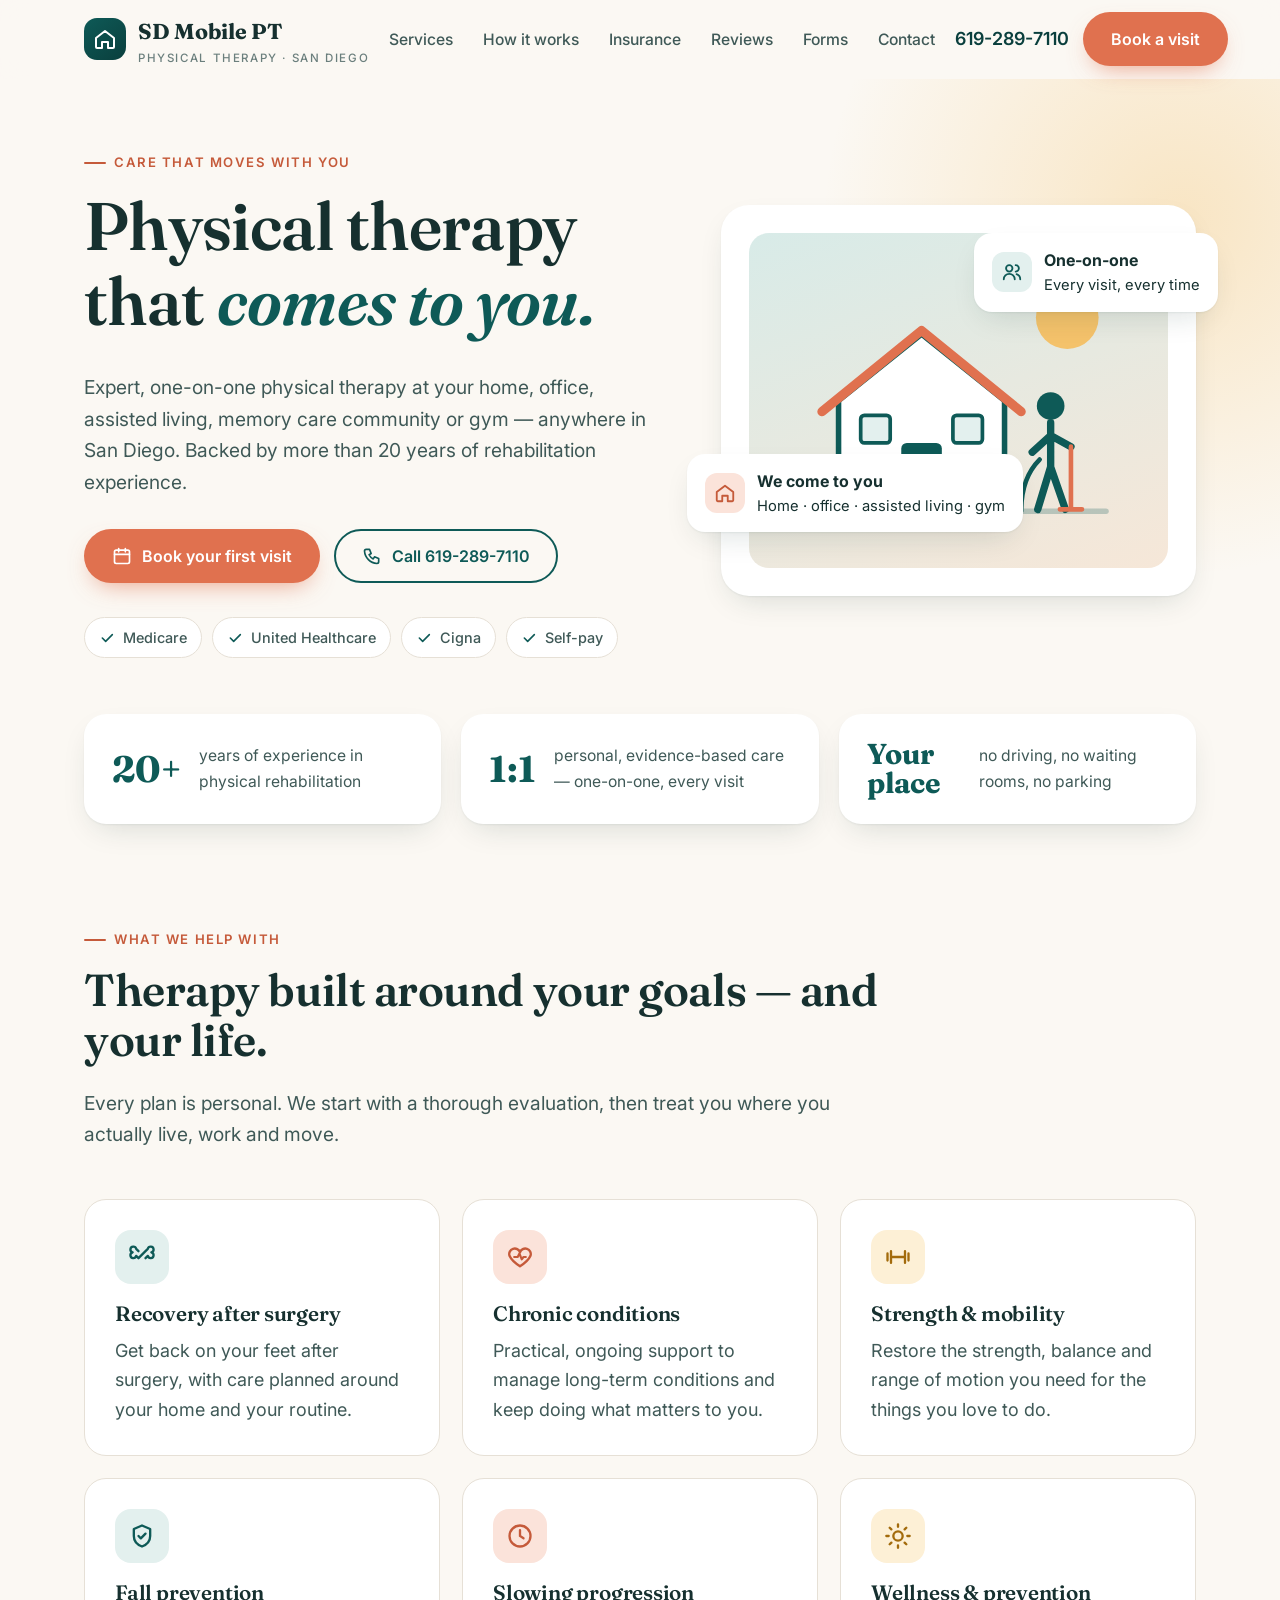
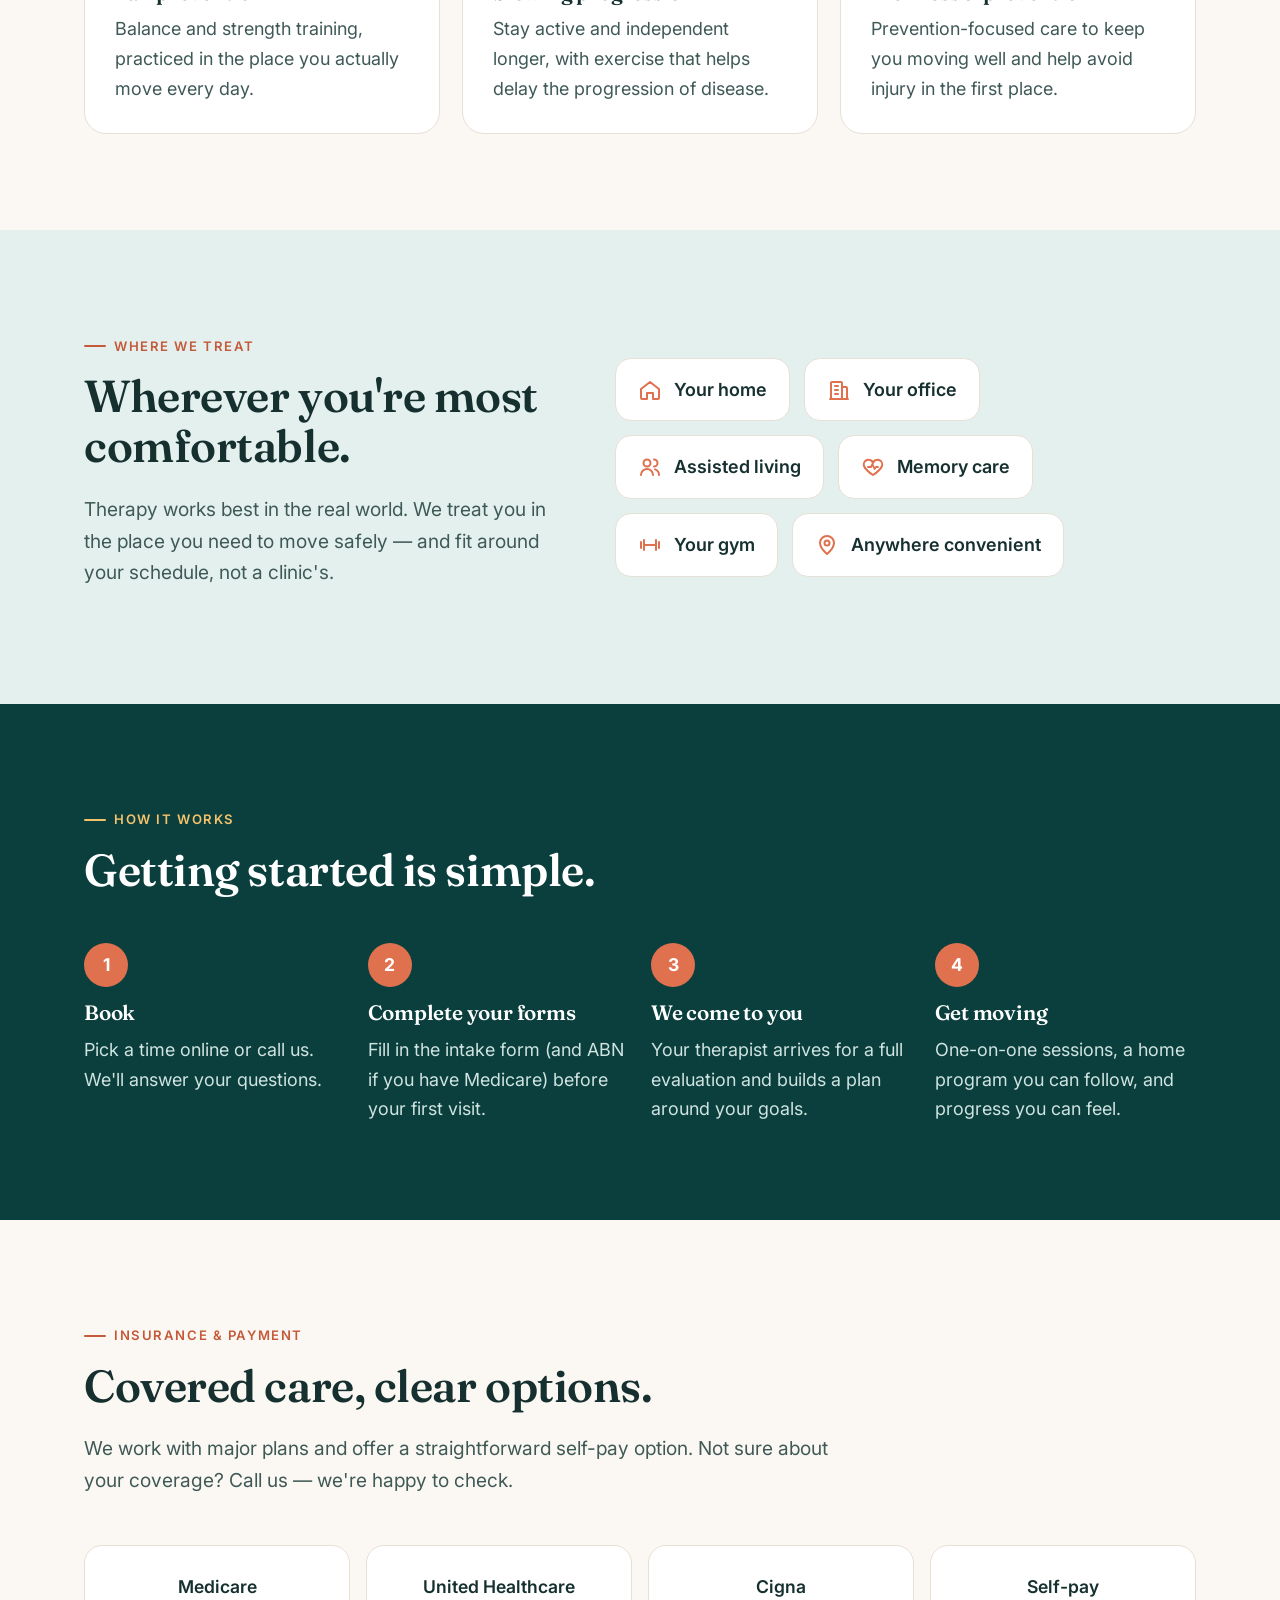
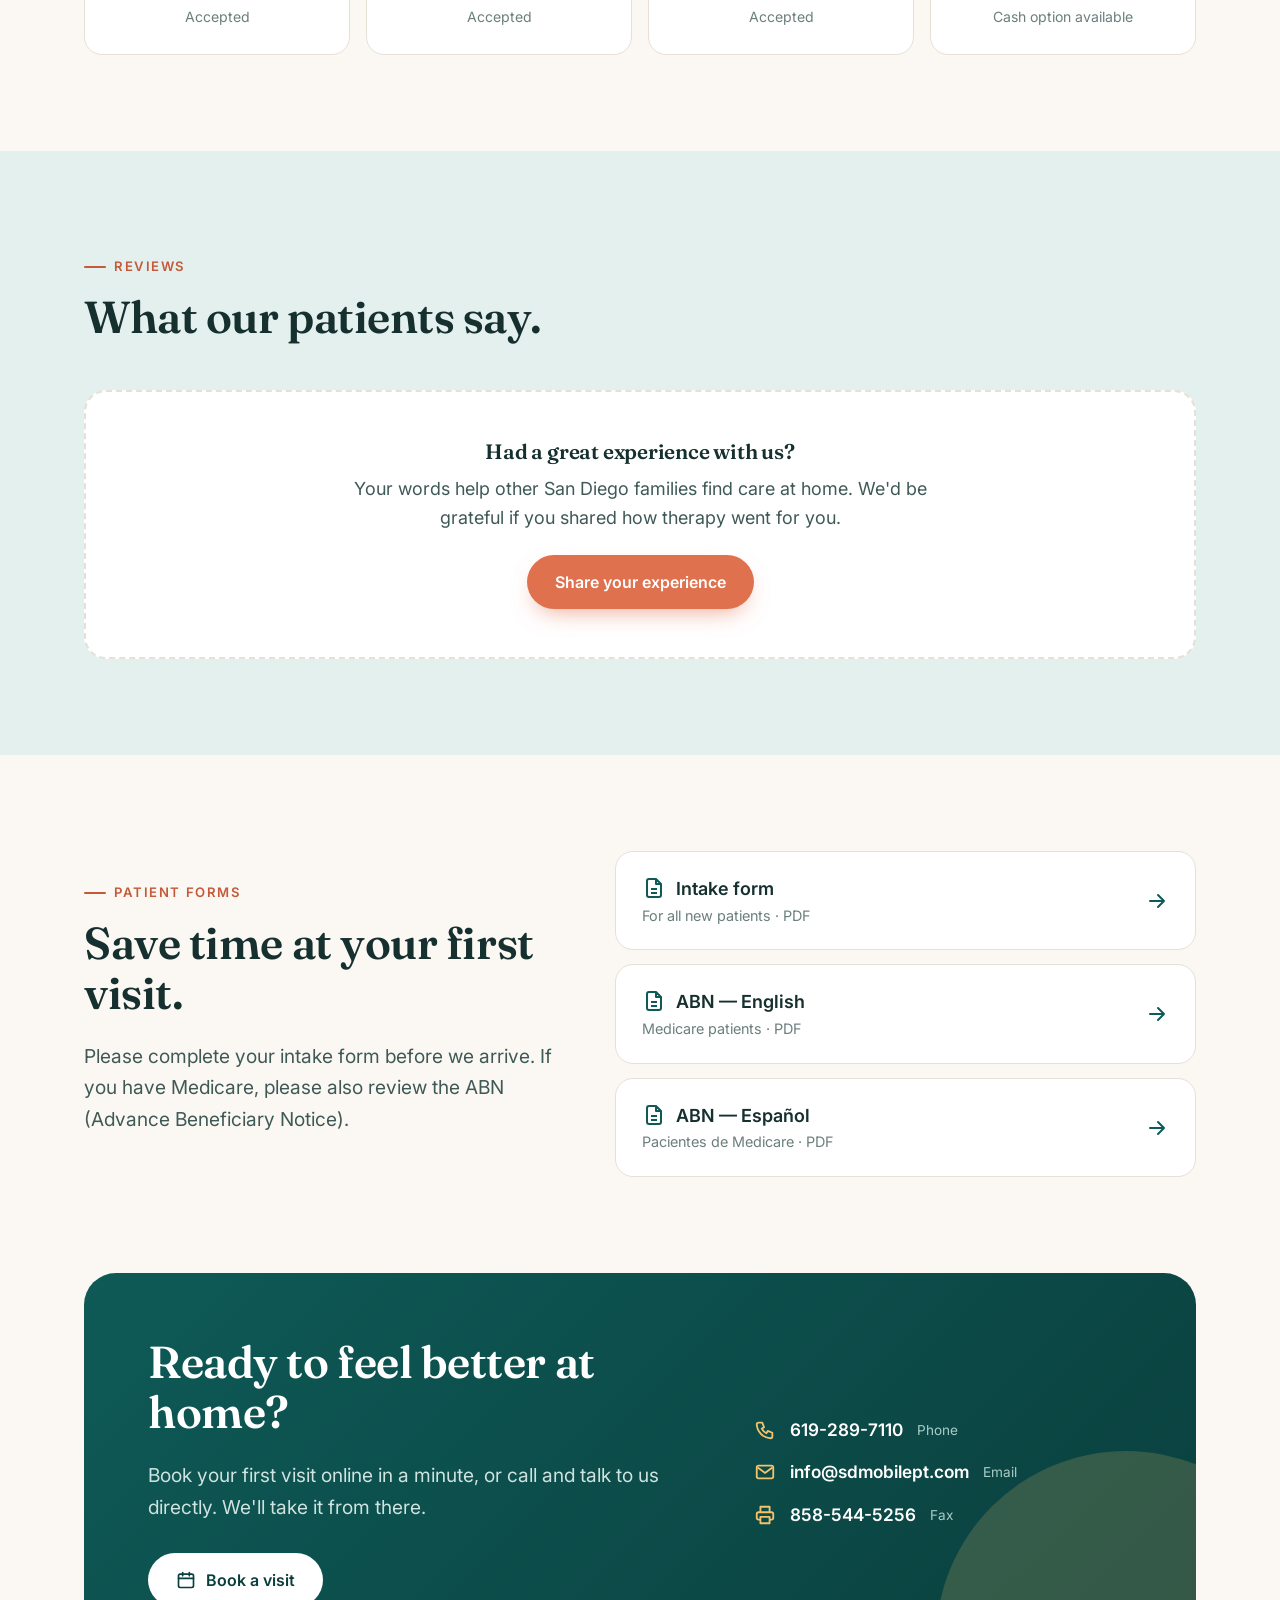
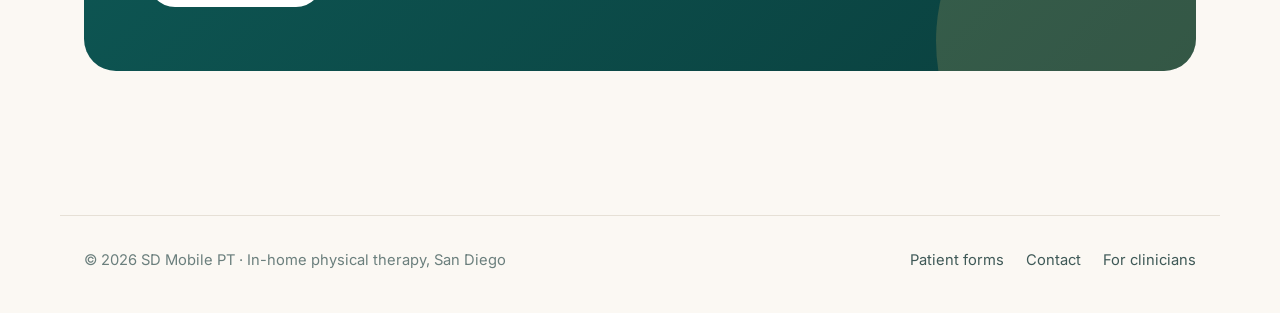
==== website/index.html @ 7cfb8435 "Add the new SD Mobile PT website (main site, booking page, Cadence page) - website/index.html: moder" ====
<!doctype html>
<html lang="en">
<head>
  <meta charset="utf-8">
  <meta name="viewport" content="width=device-width, initial-scale=1">
  <title>SD Mobile PT — In-Home Physical Therapy in San Diego</title>
  <meta name="description" content="Expert, one-on-one physical therapy at your home, office, assisted living, memory care or gym across San Diego. 20+ years of rehabilitation experience. Medicare, United Healthcare, Cigna and self-pay.">
  <link rel="preconnect" href="https://fonts.googleapis.com">
  <link rel="preconnect" href="https://fonts.gstatic.com" crossorigin>
  <link href="https://fonts.googleapis.com/css2?family=Fraunces:ital,opsz,wght@0,9..144,600;0,9..144,700;1,9..144,600&family=Inter:wght@400;500;600;700&display=swap" rel="stylesheet">
  <link rel="stylesheet" href="assets/site.css">
  <link rel="icon" href="data:image/svg+xml,%3Csvg xmlns='http://www.w3.org/2000/svg' viewBox='0 0 64 64'%3E%3Crect width='64' height='64' rx='16' fill='%230e5a57'/%3E%3Cpath d='M16 34 32 20l16 14v14H16z' fill='none' stroke='white' stroke-width='5' stroke-linejoin='round'/%3E%3C/svg%3E">
</head>
<body>

<svg width="0" height="0" style="position:absolute" aria-hidden="true">
  <defs>
    <symbol id="i-home" viewBox="0 0 24 24"><path d="M3 11 12 4l9 7v9a1 1 0 0 1-1 1h-5v-6h-6v6H4a1 1 0 0 1-1-1z" fill="none" stroke="currentColor" stroke-width="2" stroke-linejoin="round"/></symbol>
    <symbol id="i-phone" viewBox="0 0 24 24"><path d="M5 4h4l2 5-2.5 1.5a11 11 0 0 0 5 5L15 13l5 2v4a2 2 0 0 1-2 2A16 16 0 0 1 3 6a2 2 0 0 1 2-2" fill="none" stroke="currentColor" stroke-width="2" stroke-linejoin="round"/></symbol>
    <symbol id="i-cal" viewBox="0 0 24 24"><rect x="3" y="5" width="18" height="16" rx="2" fill="none" stroke="currentColor" stroke-width="2"/><path d="M3 10h18M8 3v4M16 3v4" stroke="currentColor" stroke-width="2" stroke-linecap="round"/></symbol>
    <symbol id="i-mail" viewBox="0 0 24 24"><rect x="3" y="5" width="18" height="14" rx="2" fill="none" stroke="currentColor" stroke-width="2"/><path d="m4 7 8 6 8-6" fill="none" stroke="currentColor" stroke-width="2" stroke-linejoin="round"/></symbol>
    <symbol id="i-fax" viewBox="0 0 24 24"><path d="M7 9V3h10v6M7 17H5a2 2 0 0 1-2-2v-4a2 2 0 0 1 2-2h14a2 2 0 0 1 2 2v4a2 2 0 0 1-2 2h-2M7 14h10v7H7z" fill="none" stroke="currentColor" stroke-width="2" stroke-linejoin="round"/></symbol>
    <symbol id="i-check" viewBox="0 0 24 24"><path d="m5 12 5 5L20 7" fill="none" stroke="currentColor" stroke-width="2.4" stroke-linecap="round" stroke-linejoin="round"/></symbol>
    <symbol id="i-arrow" viewBox="0 0 24 24"><path d="M5 12h14m-6-6 6 6-6 6" fill="none" stroke="currentColor" stroke-width="2" stroke-linecap="round" stroke-linejoin="round"/></symbol>
    <symbol id="i-doc" viewBox="0 0 24 24"><path d="M14 3H7a2 2 0 0 0-2 2v14a2 2 0 0 0 2 2h10a2 2 0 0 0 2-2V8zM14 3v5h5M9 13h6M9 17h6" fill="none" stroke="currentColor" stroke-width="2" stroke-linejoin="round"/></symbol>
    <symbol id="i-bone" viewBox="0 0 24 24"><path d="M9 7 7 5a2.5 2.5 0 1 0-3 3 2.5 2.5 0 1 0 3 3l2 2m6-6 2-2a2.5 2.5 0 1 1 3 3 2.5 2.5 0 1 1-3 3l-2 2m-6 0 6-6" fill="none" stroke="currentColor" stroke-width="2" stroke-linecap="round" stroke-linejoin="round"/></symbol>
    <symbol id="i-heart" viewBox="0 0 24 24"><path d="M12 20s-7-4.5-9-9a4.5 4.5 0 0 1 9-3 4.5 4.5 0 0 1 9 3c-2 4.5-9 9-9 9Z" fill="none" stroke="currentColor" stroke-width="2" stroke-linejoin="round"/><path d="M7 12h3l1.5-3 2 5 1.5-2h2" fill="none" stroke="currentColor" stroke-width="1.8" stroke-linecap="round" stroke-linejoin="round"/></symbol>
    <symbol id="i-dumbbell" viewBox="0 0 24 24"><path d="M6 7v10M3 9v6m15-8v10m3-8v6M6 12h12" fill="none" stroke="currentColor" stroke-width="2" stroke-linecap="round"/></symbol>
    <symbol id="i-shield" viewBox="0 0 24 24"><path d="M12 3 5 6v6c0 4.5 3 7.5 7 9 4-1.5 7-4.5 7-9V6z" fill="none" stroke="currentColor" stroke-width="2" stroke-linejoin="round"/><path d="m9 12 2 2 4-4" fill="none" stroke="currentColor" stroke-width="2" stroke-linecap="round" stroke-linejoin="round"/></symbol>
    <symbol id="i-clock" viewBox="0 0 24 24"><circle cx="12" cy="12" r="9" fill="none" stroke="currentColor" stroke-width="2"/><path d="M12 7v5l3 2" fill="none" stroke="currentColor" stroke-width="2" stroke-linecap="round"/></symbol>
    <symbol id="i-sun" viewBox="0 0 24 24"><circle cx="12" cy="12" r="4" fill="none" stroke="currentColor" stroke-width="2"/><path d="M12 2v2m0 16v2M4.9 4.9l1.4 1.4m11.4 11.4 1.4 1.4M2 12h2m16 0h2M4.9 19.1l1.4-1.4M17.7 6.3l1.4-1.4" stroke="currentColor" stroke-width="2" stroke-linecap="round"/></symbol>
    <symbol id="i-building" viewBox="0 0 24 24"><path d="M4 21V5a1 1 0 0 1 1-1h9a1 1 0 0 1 1 1v16M15 9h4a1 1 0 0 1 1 1v11M3 21h18M8 8h3m-3 4h3m-3 4h3" fill="none" stroke="currentColor" stroke-width="2" stroke-linecap="round"/></symbol>
    <symbol id="i-users" viewBox="0 0 24 24"><circle cx="9" cy="8" r="3.5" fill="none" stroke="currentColor" stroke-width="2"/><path d="M3 20c0-3.3 2.7-6 6-6s6 2.7 6 6M16 4.5a3.5 3.5 0 0 1 0 7M21 20c0-2.6-1.6-4.8-4-5.6" fill="none" stroke="currentColor" stroke-width="2" stroke-linecap="round"/></symbol>
    <symbol id="i-pin" viewBox="0 0 24 24"><path d="M12 21s-7-6.2-7-11a7 7 0 0 1 14 0c0 4.8-7 11-7 11Z" fill="none" stroke="currentColor" stroke-width="2"/><circle cx="12" cy="10" r="2.5" fill="none" stroke="currentColor" stroke-width="2"/></symbol>
    <symbol id="i-menu" viewBox="0 0 24 24"><path d="M4 7h16M4 12h16M4 17h16" stroke="currentColor" stroke-width="2" stroke-linecap="round"/></symbol>
  </defs>
</svg>

<header class="site-header" id="top">
  <div class="wrap nav">
    <a class="brand" href="#top" aria-label="SD Mobile PT home">
      <span class="brand-mark"><svg><use href="#i-home"/></svg></span>
      <span>SD Mobile PT<small>Physical therapy · San Diego</small></span>
    </a>
    <ul class="nav-links">
      <li><a href="#services">Services</a></li>
      <li><a href="#how">How it works</a></li>
      <li><a href="#insurance">Insurance</a></li>
      <li><a href="#reviews">Reviews</a></li>
      <li><a href="#forms">Forms</a></li>
      <li><a href="#contact">Contact</a></li>
    </ul>
    <div class="nav-cta">
      <a class="nav-phone" href="tel:+16192897110">619-289-7110</a>
      <a class="btn btn-primary" href="book/">Book a visit</a>
      <button class="menu-toggle" aria-label="Open menu" aria-expanded="false"><svg><use href="#i-menu"/></svg></button>
    </div>
  </div>
</header>

<main>
  <!-- Hero -->
  <section class="hero">
    <div class="wrap hero-grid">
      <div class="reveal">
        <span class="eyebrow">Care that moves with you</span>
        <h1>Physical therapy that <em>comes to you.</em></h1>
        <p class="lede">Expert, one-on-one physical therapy at your home, office, assisted living, memory care community or gym — anywhere in San Diego. Backed by more than 20 years of rehabilitation experience.</p>
        <div class="hero-actions">
          <a class="btn btn-primary" href="book/"><svg><use href="#i-cal"/></svg>Book your first visit</a>
          <a class="btn btn-ghost" href="tel:+16192897110"><svg><use href="#i-phone"/></svg>Call 619-289-7110</a>
        </div>
        <div class="chips" aria-label="Payment accepted">
          <span class="chip"><svg><use href="#i-check"/></svg>Medicare</span>
          <span class="chip"><svg><use href="#i-check"/></svg>United Healthcare</span>
          <span class="chip"><svg><use href="#i-check"/></svg>Cigna</span>
          <span class="chip"><svg><use href="#i-check"/></svg>Self-pay</span>
        </div>
      </div>
      <div class="hero-visual reveal">
        <div class="visit-card">
          <div class="scene" aria-hidden="true">
            <svg viewBox="0 0 400 320">
              <circle cx="318" cy="70" r="34" fill="#f4c26b"/>
              <path d="M40 280h320" stroke="#0e5a57" stroke-opacity=".25" stroke-width="6" stroke-linecap="round"/>
              <path d="M70 280V160l90-72 90 72v120z" fill="#fff" stroke="#0e5a57" stroke-width="6" stroke-linejoin="round"/>
              <path d="M52 172 160 84l108 88" fill="none" stroke="#e0714f" stroke-width="10" stroke-linecap="round" stroke-linejoin="round"/>
              <rect x="138" y="206" width="44" height="74" rx="6" fill="#0e5a57"/>
              <rect x="94" y="176" width="32" height="30" rx="4" fill="#e3f0ee" stroke="#0e5a57" stroke-width="4"/>
              <rect x="194" y="176" width="32" height="30" rx="4" fill="#e3f0ee" stroke="#0e5a57" stroke-width="4"/>
              <path d="M268 280c0-26 8-44 20-56" stroke="#0e5a57" stroke-width="5" fill="none" stroke-linecap="round"/>
              <circle cx="300" cy="166" r="15" fill="#0e5a57"/>
              <path d="M300 184v48m0 0-14 46m14-46 16 46M300 198l-20 18m20-18 22 12" stroke="#0e5a57" stroke-width="8" stroke-linecap="round" fill="none"/>
              <path d="M322 210v68m-12 0h24" stroke="#e0714f" stroke-width="5" stroke-linecap="round"/>
            </svg>
          </div>
          <div class="floating one">
            <span class="dot" style="background:#fbe3da;color:#c55a3a"><svg><use href="#i-home"/></svg></span>
            <span><strong>We come to you</strong>Home · office · assisted living · gym</span>
          </div>
          <div class="floating two">
            <span class="dot" style="background:#e3f0ee;color:#0e5a57"><svg><use href="#i-users"/></svg></span>
            <span><strong>One-on-one</strong>Every visit, every time</span>
          </div>
        </div>
      </div>
    </div>
  </section>

  <div class="wrap facts">
    <div class="fact reveal"><div class="big">20+</div><span>years of experience in physical rehabilitation</span></div>
    <div class="fact reveal"><div class="big">1:1</div><span>personal, evidence-based care — one-on-one, every visit</span></div>
    <div class="fact reveal"><div class="big" style="font-size:1.8rem">Your place</div><span>no driving, no waiting rooms, no parking</span></div>
  </div>

  <!-- Services -->
  <section class="section" id="services">
    <div class="wrap">
      <div class="section-head reveal">
        <span class="eyebrow">What we help with</span>
        <h2>Therapy built around your goals — and your life.</h2>
        <p class="lede">Every plan is personal. We start with a thorough evaluation, then treat you where you actually live, work and move.</p>
      </div>
      <div class="grid-3">
        <article class="card reveal"><div class="icon"><svg><use href="#i-bone"/></svg></div><h3>Recovery after surgery</h3><p>Get back on your feet after surgery, with care planned around your home and your routine.</p></article>
        <article class="card reveal"><div class="icon coral"><svg><use href="#i-heart"/></svg></div><h3>Chronic conditions</h3><p>Practical, ongoing support to manage long-term conditions and keep doing what matters to you.</p></article>
        <article class="card reveal"><div class="icon sun"><svg><use href="#i-dumbbell"/></svg></div><h3>Strength &amp; mobility</h3><p>Restore the strength, balance and range of motion you need for the things you love to do.</p></article>
        <article class="card reveal"><div class="icon"><svg><use href="#i-shield"/></svg></div><h3>Fall prevention</h3><p>Balance and strength training, practiced in the place you actually move every day.</p></article>
        <article class="card reveal"><div class="icon coral"><svg><use href="#i-clock"/></svg></div><h3>Slowing progression</h3><p>Stay active and independent longer, with exercise that helps delay the progression of disease.</p></article>
        <article class="card reveal"><div class="icon sun"><svg><use href="#i-sun"/></svg></div><h3>Wellness &amp; prevention</h3><p>Prevention-focused care to keep you moving well and help avoid injury in the first place.</p></article>
      </div>
    </div>
  </section>

  <!-- Where -->
  <section class="section tint">
    <div class="wrap split">
      <div class="reveal">
        <span class="eyebrow">Where we treat</span>
        <h2>Wherever you're most comfortable.</h2>
        <p class="lede">Therapy works best in the real world. We treat you in the place you need to move safely — and fit around your schedule, not a clinic's.</p>
      </div>
      <div class="places reveal">
        <span class="place"><svg><use href="#i-home"/></svg>Your home</span>
        <span class="place"><svg><use href="#i-building"/></svg>Your office</span>
        <span class="place"><svg><use href="#i-users"/></svg>Assisted living</span>
        <span class="place"><svg><use href="#i-heart"/></svg>Memory care</span>
        <span class="place"><svg><use href="#i-dumbbell"/></svg>Your gym</span>
        <span class="place"><svg><use href="#i-pin"/></svg>Anywhere convenient</span>
      </div>
    </div>
  </section>

  <!-- How it works -->
  <section class="section dark" id="how">
    <div class="wrap">
      <div class="section-head reveal">
        <span class="eyebrow" style="color:#f4c26b">How it works</span>
        <h2 style="color:#fff">Getting started is simple.</h2>
      </div>
      <div class="steps">
        <div class="step reveal"><h3>Book</h3><p>Pick a time online or call us. We'll answer your questions.</p></div>
        <div class="step reveal"><h3>Complete your forms</h3><p>Fill in the intake form (and ABN if you have Medicare) before your first visit.</p></div>
        <div class="step reveal"><h3>We come to you</h3><p>Your therapist arrives for a full evaluation and builds a plan around your goals.</p></div>
        <div class="step reveal"><h3>Get moving</h3><p>One-on-one sessions, a home program you can follow, and progress you can feel.</p></div>
      </div>
    </div>
  </section>

  <!-- Insurance -->
  <section class="section" id="insurance">
    <div class="wrap">
      <div class="section-head reveal">
        <span class="eyebrow">Insurance &amp; payment</span>
        <h2>Covered care, clear options.</h2>
        <p class="lede">We work with major plans and offer a straightforward self-pay option. Not sure about your coverage? Call us — we're happy to check.</p>
      </div>
      <div class="plans">
        <div class="plan reveal">Medicare<small>Accepted</small></div>
        <div class="plan reveal">United Healthcare<small>Accepted</small></div>
        <div class="plan reveal">Cigna<small>Accepted</small></div>
        <div class="plan reveal">Self-pay<small>Cash option available</small></div>
      </div>
    </div>
  </section>

  <!-- Reviews: REAL reviews only. See the note in the script at the bottom of this page. -->
  <section class="section tint" id="reviews">
    <div class="wrap">
      <div class="section-head reveal">
        <span class="eyebrow">Reviews</span>
        <h2>What our patients say.</h2>
      </div>
      <div class="reviews" id="reviewList"></div>
    </div>
  </section>

  <!-- Forms -->
  <section class="section" id="forms">
    <div class="wrap split">
      <div class="reveal">
        <span class="eyebrow">Patient forms</span>
        <h2>Save time at your first visit.</h2>
        <p class="lede">Please complete your intake form before we arrive. If you have Medicare, please also review the ABN (Advance Beneficiary Notice).</p>
      </div>
      <div class="forms reveal">
        <a class="form-link" href="https://drive.google.com/file/d/187aO7fGLYQhtB_SunWEZpMYZqW-mx8TE/view?usp=drive_link" target="_blank" rel="noopener"><span><svg style="display:inline;vertical-align:-5px;margin-right:10px"><use href="#i-doc"/></svg>Intake form<small>For all new patients · PDF</small></span><svg><use href="#i-arrow"/></svg></a>
        <a class="form-link" href="https://drive.google.com/file/d/1_IMVZVvVw3J27qCNCA4hsRB0c_0NCCpg/view?usp=drive_link" target="_blank" rel="noopener"><span><svg style="display:inline;vertical-align:-5px;margin-right:10px"><use href="#i-doc"/></svg>ABN — English<small>Medicare patients · PDF</small></span><svg><use href="#i-arrow"/></svg></a>
        <a class="form-link" href="https://drive.google.com/file/d/1DeWOcZRg6v7-KKcPoApteGIMndkSDv37/view?usp=sharing" target="_blank" rel="noopener" lang="es"><span><svg style="display:inline;vertical-align:-5px;margin-right:10px"><use href="#i-doc"/></svg>ABN — Español<small>Pacientes de Medicare · PDF</small></span><svg><use href="#i-arrow"/></svg></a>
      </div>
    </div>
  </section>

  <!-- Contact -->
  <section class="section" id="contact" style="padding-top:0">
    <div class="wrap">
      <div class="cta reveal">
        <div>
          <h2>Ready to feel better at home?</h2>
          <p class="lede" style="color:#cfe3e0">Book your first visit online in a minute, or call and talk to us directly. We'll take it from there.</p>
          <div class="hero-actions" style="margin-bottom:0">
            <a class="btn btn-light" href="book/"><svg><use href="#i-cal"/></svg>Book a visit</a>
          </div>
        </div>
        <ul class="contact-list">
          <li><a href="tel:+16192897110"><svg><use href="#i-phone"/></svg><span>619-289-7110<small>Phone</small></span></a></li>
          <li><a href="mailto:info@sdmobilept.com"><svg><use href="#i-mail"/></svg><span>info@sdmobilept.com<small>Email</small></span></a></li>
          <li><span><svg><use href="#i-fax"/></svg><span>858-544-5256<small>Fax</small></span></span></li>
        </ul>
      </div>
    </div>
  </section>
</main>

<footer class="site-footer">
  <div class="wrap footer-grid">
    <span>© <span id="yr">2026</span> SD Mobile PT · In-home physical therapy, San Diego</span>
    <span><a href="#forms">Patient forms</a><a href="#contact">Contact</a><a href="cadence/">For clinicians</a></span>
  </div>
</footer>

<script>
  // ---- Reviews ----------------------------------------------------------------------------
  // Add REAL reviews only — copied word for word from Google, Yelp, or a patient's own written
  // feedback. A testimonial from a patient needs their written permission to be published
  // (HIPAA), and made-up reviews are illegal under the FTC's rule on fake reviews (2024).
  // Use the name format the patient agreed to, e.g. "Margaret T." Example:
  //   { text: "Their words, exactly as written.", name: "First name + last initial", source: "Google review" }
  const REVIEWS = [
  ];

  const list = document.getElementById("reviewList");
  const esc = (s) => String(s).replace(/[&<>"]/g, (c) => ({ "&": "&amp;", "<": "&lt;", ">": "&gt;", '"': "&quot;" }[c]));
  if (REVIEWS.length) {
    list.innerHTML = REVIEWS.map((r) => `<figure class="review reveal"><div class="stars" aria-label="5 out of 5 stars">★★★★★</div>
      <blockquote>“${esc(r.text)}”</blockquote><footer><strong>${esc(r.name)}</strong>${r.source ? " · " + esc(r.source) : ""}</footer></figure>`).join("");
  } else {
    list.innerHTML = `<div class="review-empty reveal"><h3>Had a great experience with us?</h3>
      <p>Your words help other San Diego families find care at home. We'd be grateful if you shared how therapy went for you.</p>
      <a class="btn btn-primary" href="mailto:info@sdmobilept.com?subject=My%20experience%20with%20SD%20Mobile%20PT">Share your experience</a></div>`;
  }

  // ---- Header, menu, reveal-on-scroll --------------------------------------------------------
  document.getElementById("yr").textContent = new Date().getFullYear();
  const header = document.querySelector(".site-header");
  const toggle = document.querySelector(".menu-toggle");
  addEventListener("scroll", () => header.classList.toggle("scrolled", scrollY > 8), { passive: true });
  toggle.addEventListener("click", () => {
    const open = header.classList.toggle("open");
    toggle.setAttribute("aria-expanded", open);
  });
  document.querySelectorAll(".nav-links a").forEach((a) => a.addEventListener("click", () => header.classList.remove("open")));
  const io = "IntersectionObserver" in window ? new IntersectionObserver((entries) => entries.forEach((e) => {
    if (e.isIntersecting) { e.target.classList.add("in"); io.unobserve(e.target); }
  }), { threshold: 0.12 }) : null;
  document.querySelectorAll(".reveal").forEach((el) => io ? io.observe(el) : el.classList.add("in"));
</script>
</body>
</html>
---- website/assets/site.css ----
/* SD Mobile PT — shared styles. Built for readability first: many visitors are older adults and
   their families, so the base size is large, contrast is high, and targets are big. */
:root {
  --ink: #16302f;
  --ink-soft: #3f5957;
  --muted: #6b7f7d;
  --bg: #fbf8f3;
  --card: #ffffff;
  --line: #e6e0d6;
  --teal: #0e5a57;
  --teal-deep: #0a3f3d;
  --teal-tint: #e3f0ee;
  --coral: #e0714f;
  --coral-deep: #c55a3a;
  --sun: #f4c26b;
  --radius: 22px;
  --shadow: 0 1px 2px rgba(16, 48, 47, .06), 0 12px 32px -12px rgba(16, 48, 47, .18);
  --max: 1160px;
}
* { box-sizing: border-box; }
html { scroll-behavior: smooth; }
body {
  margin: 0; background: var(--bg); color: var(--ink);
  font: 400 18px/1.65 "Inter", system-ui, -apple-system, "Segoe UI", sans-serif;
  -webkit-font-smoothing: antialiased;
}
h1, h2, h3 { font-family: "Fraunces", Georgia, serif; font-weight: 600; letter-spacing: -.01em; line-height: 1.12; margin: 0 0 .5em; }
h1 { font-size: clamp(2.4rem, 5.4vw, 4.2rem); }
h2 { font-size: clamp(1.9rem, 3.6vw, 2.8rem); }
h3 { font-size: 1.3rem; }
p { margin: 0 0 1em; }
a { color: var(--teal); }
img { max-width: 100%; display: block; }
.wrap { max-width: var(--max); margin: 0 auto; padding: 0 24px; }
.eyebrow { display: inline-flex; align-items: center; gap: 8px; font-size: .82rem; font-weight: 600; letter-spacing: .12em; text-transform: uppercase; color: var(--coral-deep); margin-bottom: 14px; }
.eyebrow::before { content: ""; width: 22px; height: 2px; background: currentColor; border-radius: 2px; }
.lede { font-size: 1.2rem; color: var(--ink-soft); max-width: 40em; }
.section { padding: 96px 0; }
.section.tint { background: var(--teal-tint); }
.section.dark { background: var(--teal-deep); color: #eef6f5; }
.section.dark .lede, .section.dark p { color: #cfe3e0; }
.section-head { max-width: 46em; margin-bottom: 48px; }

/* Buttons */
.btn { display: inline-flex; align-items: center; justify-content: center; gap: 10px; min-height: 54px; padding: 0 26px; border-radius: 999px; font: 600 1rem/1 "Inter", sans-serif; text-decoration: none; border: 2px solid transparent; cursor: pointer; transition: transform .15s ease, background .15s ease, box-shadow .15s ease; }
.btn:hover { transform: translateY(-1px); }
.btn:focus-visible { outline: 3px solid var(--sun); outline-offset: 3px; }
.btn-primary { background: var(--coral); color: #fff; box-shadow: 0 10px 24px -10px rgba(224, 113, 79, .7); }
.btn-primary:hover { background: var(--coral-deep); }
.btn-ghost { border-color: var(--teal); color: var(--teal); background: transparent; }
.btn-ghost:hover { background: var(--teal); color: #fff; }
.btn-light { background: #fff; color: var(--teal-deep); }
.btn svg { width: 20px; height: 20px; }

/* Header */
.site-header { position: sticky; top: 0; z-index: 20; background: rgba(251, 248, 243, .88); backdrop-filter: saturate(1.4) blur(12px); border-bottom: 1px solid transparent; transition: border-color .2s; }
.site-header.scrolled { border-bottom-color: var(--line); }
.nav { display: flex; align-items: center; justify-content: space-between; gap: 20px; height: 78px; }
.brand { display: flex; align-items: center; gap: 12px; text-decoration: none; color: var(--ink); font-family: "Fraunces", serif; font-weight: 700; font-size: 1.35rem; }
.brand-mark { width: 42px; height: 42px; border-radius: 13px; background: linear-gradient(140deg, var(--teal), var(--teal-deep)); display: grid; place-items: center; color: #fff; }
.brand-mark svg { width: 24px; height: 24px; }
.brand small { display: block; font: 500 .72rem/1 "Inter", sans-serif; letter-spacing: .14em; text-transform: uppercase; color: var(--muted); margin-top: 3px; }
.nav-links { display: flex; align-items: center; gap: 30px; list-style: none; margin: 0; padding: 0; }
.nav-links a { color: var(--ink-soft); text-decoration: none; font-weight: 500; font-size: .98rem; }
.nav-links a:hover { color: var(--teal); }
.nav-cta { display: flex; align-items: center; gap: 14px; }
.nav-phone { font-weight: 600; color: var(--teal-deep); text-decoration: none; white-space: nowrap; }
.menu-toggle { display: none; background: none; border: 0; padding: 10px; cursor: pointer; color: var(--ink); }
.menu-toggle svg { width: 28px; height: 28px; }

/* Hero */
.hero { padding: 64px 0 96px; position: relative; overflow: hidden; }
.hero::before { content: ""; position: absolute; width: 720px; height: 720px; right: -260px; top: -220px; border-radius: 50%; background: radial-gradient(circle, rgba(244, 194, 107, .35), rgba(244, 194, 107, 0) 70%); pointer-events: none; }
.hero-grid { display: grid; grid-template-columns: 1.1fr .9fr; gap: 56px; align-items: center; position: relative; }
.hero h1 em { font-style: italic; color: var(--teal); }
.hero-actions { display: flex; flex-wrap: wrap; gap: 14px; margin: 30px 0 34px; }
.chips { display: flex; flex-wrap: wrap; gap: 10px; }
.chip { display: inline-flex; align-items: center; gap: 8px; padding: 8px 14px; border-radius: 999px; background: #fff; border: 1px solid var(--line); font-size: .9rem; font-weight: 500; color: var(--ink-soft); }
.chip svg { width: 16px; height: 16px; color: var(--teal); }
.hero-visual { position: relative; }
.visit-card { background: var(--card); border-radius: 28px; box-shadow: var(--shadow); padding: 28px; position: relative; }
.visit-card .scene { border-radius: 20px; background: linear-gradient(160deg, #d8ebe8, #f6e7d8); aspect-ratio: 4 / 3.2; display: grid; place-items: center; overflow: hidden; }
.visit-card .scene svg { width: 88%; height: auto; }
.floating { position: absolute; background: #fff; border-radius: 18px; box-shadow: var(--shadow); padding: 14px 18px; display: flex; align-items: center; gap: 12px; font-size: .92rem; }
.floating strong { display: block; font-size: 1rem; }
.floating .dot { width: 40px; height: 40px; border-radius: 12px; display: grid; place-items: center; flex: none; }
.floating .dot svg { width: 22px; height: 22px; }
.floating.one { left: -34px; bottom: 64px; }
.floating.two { right: -22px; top: 28px; }

/* Facts strip */
.facts { display: grid; grid-template-columns: repeat(3, 1fr); gap: 20px; margin-top: -40px; position: relative; z-index: 2; }
.fact { background: var(--card); border-radius: var(--radius); box-shadow: var(--shadow); padding: 26px 28px; display: flex; gap: 18px; align-items: center; }
.fact .big { font-family: "Fraunces", serif; font-size: 2.3rem; font-weight: 700; color: var(--teal); line-height: 1; }
.fact span { color: var(--ink-soft); font-size: .98rem; }

/* Cards */
.grid-3 { display: grid; grid-template-columns: repeat(3, 1fr); gap: 22px; }
.grid-2 { display: grid; grid-template-columns: repeat(2, 1fr); gap: 22px; }
.card { background: var(--card); border: 1px solid var(--line); border-radius: var(--radius); padding: 30px; transition: transform .2s ease, box-shadow .2s ease; }
.card:hover { transform: translateY(-3px); box-shadow: var(--shadow); }
.card p { color: var(--ink-soft); margin: 0; }
.icon { width: 54px; height: 54px; border-radius: 16px; display: grid; place-items: center; background: var(--teal-tint); color: var(--teal); margin-bottom: 18px; }
.icon svg { width: 28px; height: 28px; }
.icon.coral { background: #fbe3da; color: var(--coral-deep); }
.icon.sun { background: #fdf0d6; color: #a36b0c; }

/* Places */
.places { display: flex; flex-wrap: wrap; gap: 14px; }
.place { display: flex; align-items: center; gap: 12px; background: #fff; border-radius: 16px; padding: 16px 22px; font-weight: 600; border: 1px solid var(--line); }
.place svg { width: 24px; height: 24px; color: var(--coral); }
.split { display: grid; grid-template-columns: .9fr 1.1fr; gap: 56px; align-items: center; }

/* Steps */
.steps { display: grid; grid-template-columns: repeat(4, 1fr); gap: 22px; counter-reset: step; }
.step { position: relative; padding-top: 58px; }
.step::before { counter-increment: step; content: counter(step); position: absolute; top: 0; left: 0; width: 44px; height: 44px; border-radius: 50%; background: var(--coral); color: #fff; font: 700 1.1rem/44px "Inter", sans-serif; text-align: center; }
.step p { color: #cfe3e0; margin: 0; }
.step h3 { color: #fff; }

/* Insurance */
.plans { display: grid; grid-template-columns: repeat(4, 1fr); gap: 16px; }
.plan { background: #fff; border-radius: 18px; border: 1px solid var(--line); padding: 26px 20px; text-align: center; font-weight: 600; font-size: 1.1rem; }
.plan small { display: block; font-weight: 400; color: var(--muted); font-size: .88rem; margin-top: 4px; }

/* Reviews */
.reviews { display: grid; grid-template-columns: repeat(3, 1fr); gap: 22px; }
.review { background: #fff; border-radius: var(--radius); padding: 30px; border: 1px solid var(--line); display: flex; flex-direction: column; gap: 16px; }
.stars { color: var(--sun); letter-spacing: 3px; font-size: 1.1rem; }
.review blockquote { margin: 0; font-family: "Fraunces", serif; font-size: 1.15rem; line-height: 1.5; }
.review footer { margin-top: auto; color: var(--muted); font-size: .95rem; }
.review-empty { grid-column: 1 / -1; text-align: center; padding: 48px 30px; background: #fff; border: 2px dashed var(--line); border-radius: var(--radius); }
.review-empty p { color: var(--ink-soft); max-width: 34em; margin: 0 auto 22px; }

/* Forms */
.form-link { display: flex; align-items: center; justify-content: space-between; gap: 16px; background: #fff; border: 1px solid var(--line); border-radius: 18px; padding: 22px 26px; text-decoration: none; color: var(--ink); font-weight: 600; transition: border-color .15s, transform .15s; }
.form-link:hover { border-color: var(--teal); transform: translateY(-2px); }
.form-link small { display: block; font-weight: 400; color: var(--muted); font-size: .9rem; }
.form-link svg { width: 24px; height: 24px; color: var(--teal); flex: none; }
.forms { display: grid; gap: 14px; }

/* CTA + contact */
.cta { background: linear-gradient(135deg, var(--teal), var(--teal-deep)); border-radius: 32px; padding: 64px; color: #fff; display: grid; grid-template-columns: 1.2fr .8fr; gap: 40px; align-items: center; position: relative; overflow: hidden; }
.cta::after { content: ""; position: absolute; width: 380px; height: 380px; right: -120px; bottom: -160px; border-radius: 50%; background: rgba(244, 194, 107, .18); }
.cta h2 { color: #fff; }
.cta p { color: #cfe3e0; }
.contact-list { list-style: none; padding: 0; margin: 0; display: grid; gap: 14px; position: relative; z-index: 1; }
.contact-list a, .contact-list span { color: #fff; text-decoration: none; display: flex; align-items: center; gap: 14px; font-weight: 600; font-size: 1.08rem; }
.contact-list svg { width: 22px; height: 22px; color: var(--sun); flex: none; }
.contact-list small { display: block; font-weight: 400; color: #a9ccc8; font-size: .85rem; }

/* Footer */
.site-footer { padding: 48px 0 40px; color: var(--muted); font-size: .92rem; }
.footer-grid { display: flex; flex-wrap: wrap; justify-content: space-between; gap: 20px; align-items: center; border-top: 1px solid var(--line); padding-top: 32px; }
.footer-grid a { color: var(--ink-soft); text-decoration: none; margin-left: 22px; }
.footer-grid a:first-child { margin-left: 0; }

/* Reveal on scroll */
.reveal { opacity: 0; transform: translateY(18px); transition: opacity .7s ease, transform .7s ease; }
.reveal.in { opacity: 1; transform: none; }
@media (prefers-reduced-motion: reduce) { .reveal { opacity: 1; transform: none; transition: none; } html { scroll-behavior: auto; } }

/* Responsive */
@media (max-width: 980px) {
  .hero-grid, .split, .cta { grid-template-columns: 1fr; }
  .grid-3, .reviews { grid-template-columns: repeat(2, 1fr); }
  .steps, .plans { grid-template-columns: repeat(2, 1fr); }
  .facts { grid-template-columns: 1fr; margin-top: 0; }
  .floating.one { left: 8px; } .floating.two { right: 8px; }
  .cta { padding: 44px 32px; }
}
@media (max-width: 860px) {
  .nav-links, .nav-phone { display: none; }
  .menu-toggle { display: inline-flex; }
  .site-header.open .nav-links { display: flex; position: absolute; top: 78px; left: 0; right: 0; flex-direction: column; align-items: flex-start; gap: 0; background: var(--bg); border-bottom: 1px solid var(--line); padding: 8px 24px 20px; }
  .site-header.open .nav-links li { width: 100%; }
  .site-header.open .nav-links a { display: block; padding: 14px 0; font-size: 1.1rem; border-bottom: 1px solid var(--line); }
}
@media (max-width: 620px) {
  body { font-size: 17px; }
  .wrap { padding: 0 16px; }
  .section { padding: 72px 0; }
  .grid-3, .grid-2, .reviews, .steps { grid-template-columns: 1fr; }
  .hero-actions .btn { width: 100%; }
  .nav-cta .btn { padding: 0 18px; min-height: 46px; font-size: .92rem; }
  .floating { display: none; }
}

/* Header text never wraps; tighten spacing where the menu gets crowded. */
.btn, .nav-links a, .brand, .brand small { white-space: nowrap; }
@media (max-width: 1200px) { .nav-links { gap: 22px; } .nav-links a { font-size: .95rem; } }
@media (max-width: 1040px) { .nav-phone { display: none; } }
@media (max-width: 440px) { .brand small { display: none; } .brand { font-size: 1.2rem; } }
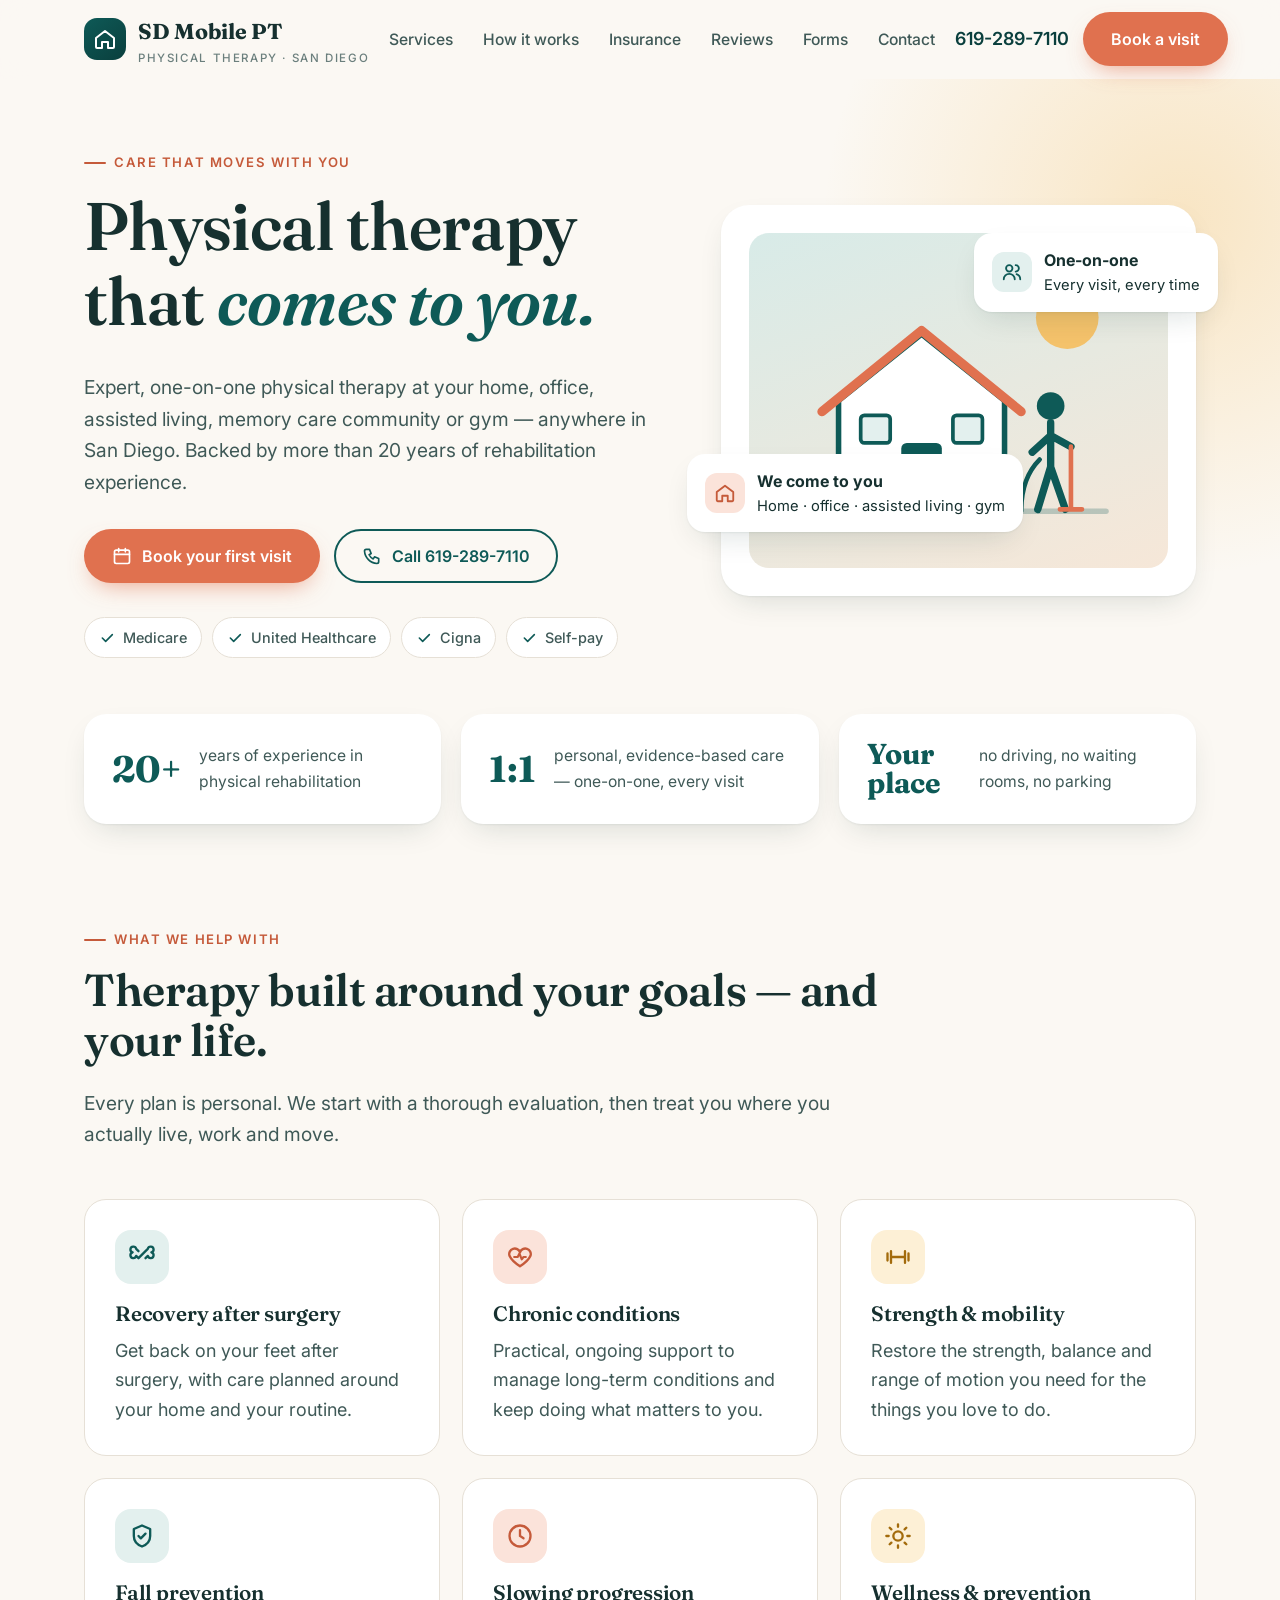
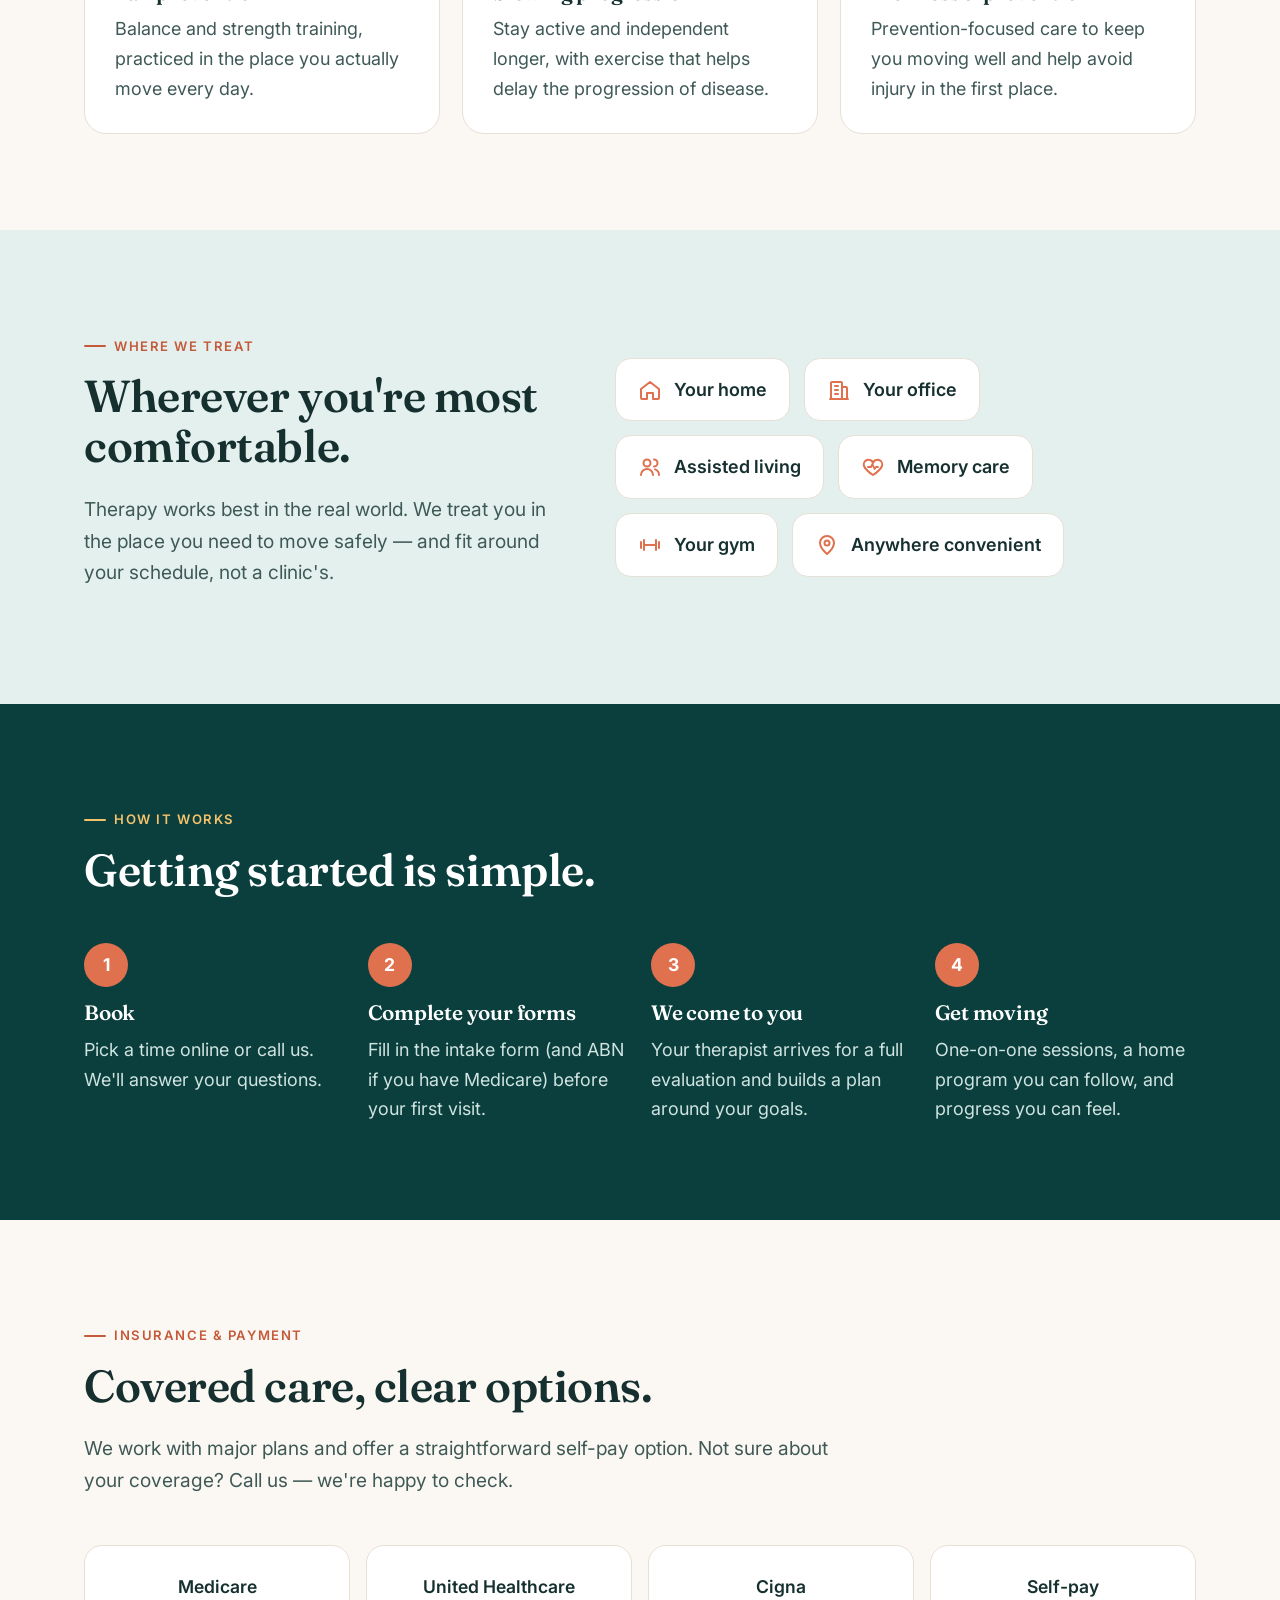
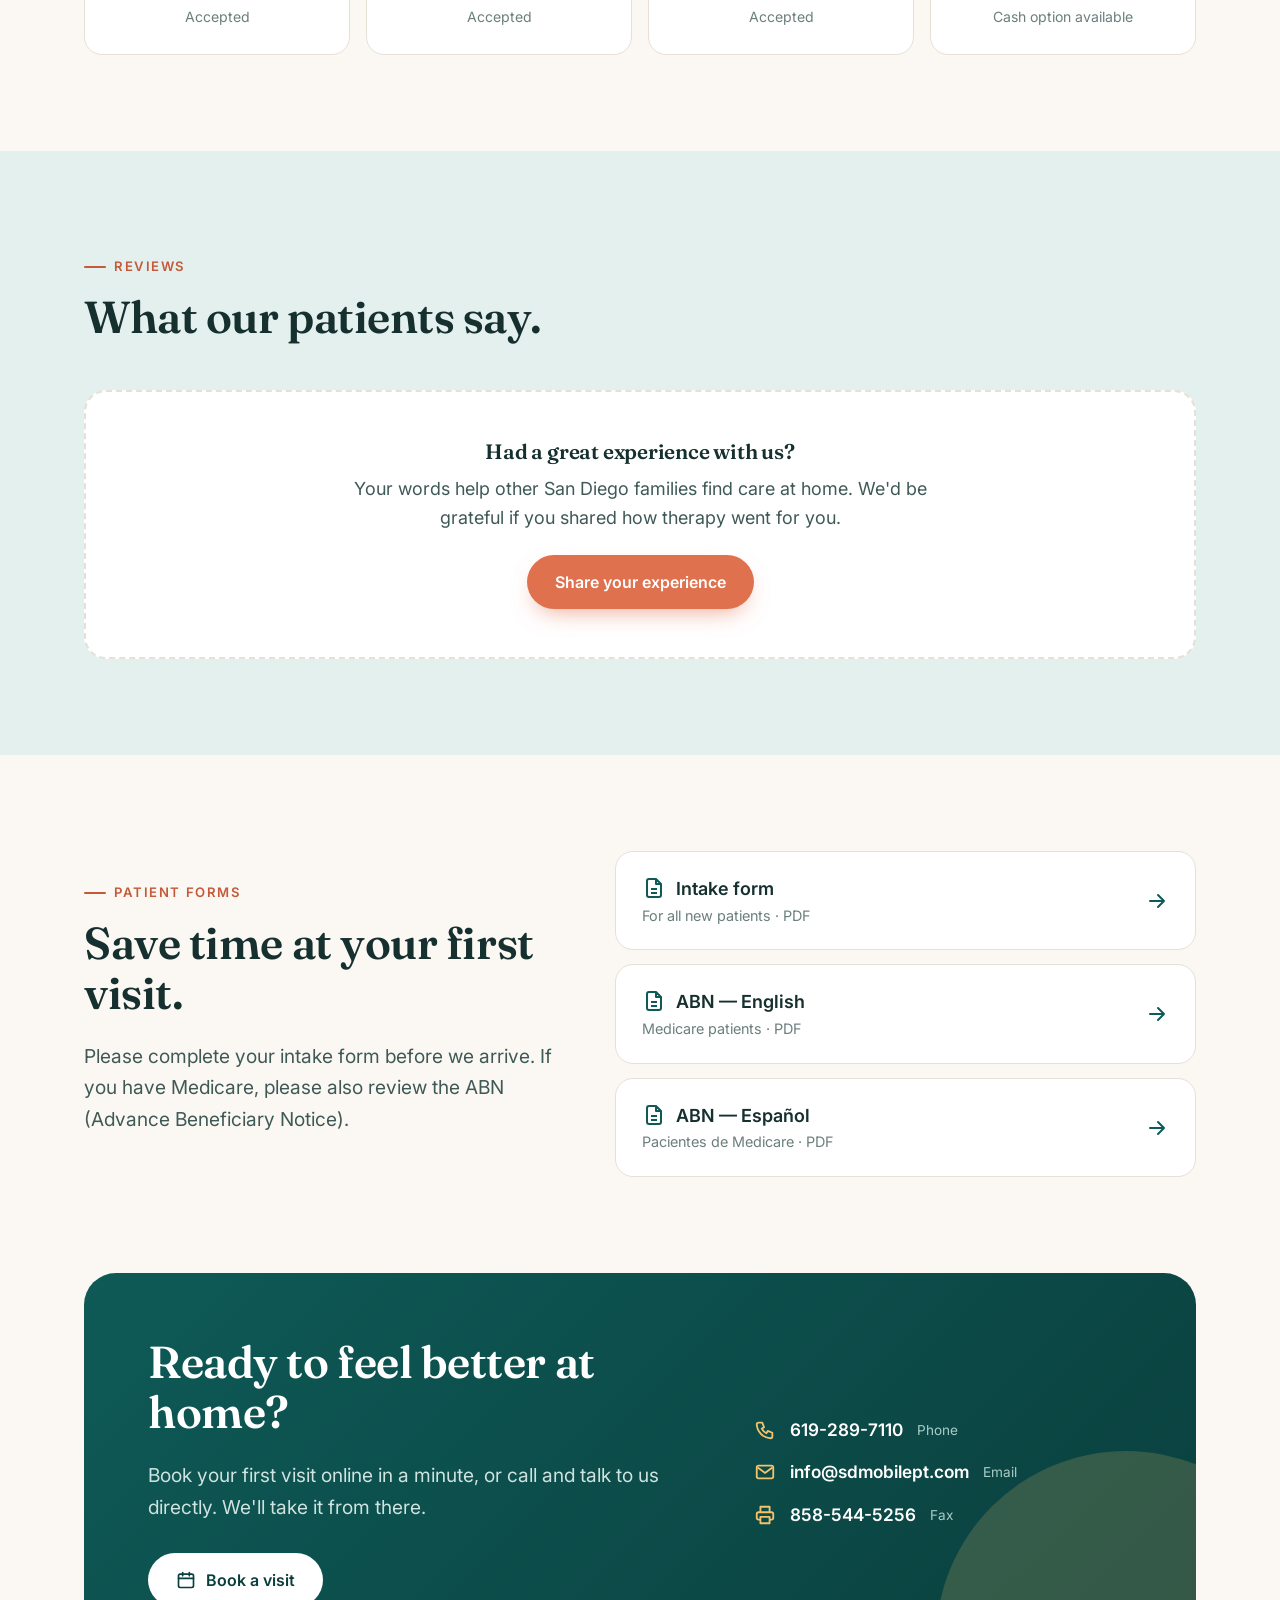
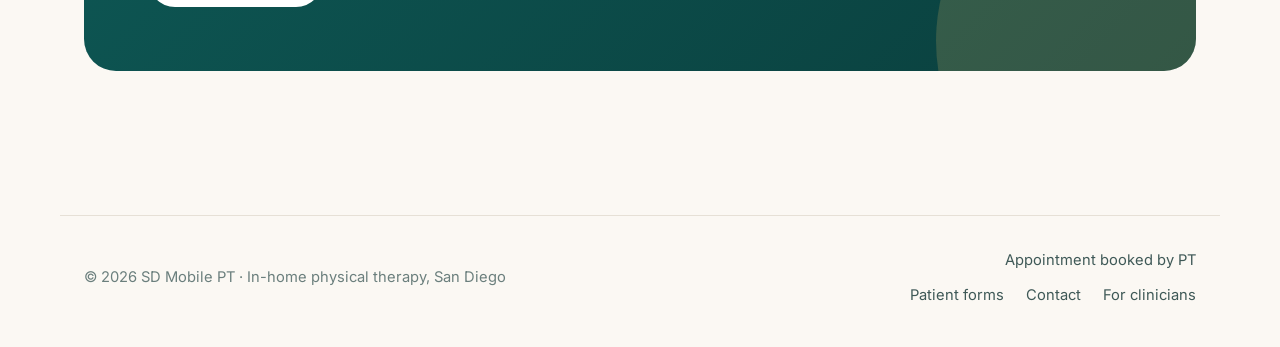
==== commit de6ff0ac: "Website: add 'Appointment booked by PT' page (pt-booking/) and footer link Co-Authored-By: Claude Op" ====
--- a/website/index.html
+++ b/website/index.html
@@ -3,6 +3,8 @@
 <head>
   <meta charset="utf-8">
   <meta name="viewport" content="width=device-width, initial-scale=1">
+  <!-- cadence.sdmobilept.com serves this same site; send it to the Cadence page before anything shows. -->
+  <script>if (/^cadence\./i.test(location.hostname)) location.replace("/cadence/" + location.hash);</script>
   <title>SD Mobile PT — In-Home Physical Therapy in San Diego</title>
   <meta name="description" content="Expert, one-on-one physical therapy at your home, office, assisted living, memory care or gym across San Diego. 20+ years of rehabilitation experience. Medicare, United Healthcare, Cigna and self-pay.">
   <link rel="preconnect" href="https://fonts.googleapis.com">
@@ -235,7 +237,10 @@
 <footer class="site-footer">
   <div class="wrap footer-grid">
     <span>© <span id="yr">2026</span> SD Mobile PT · In-home physical therapy, San Diego</span>
-    <span><a href="#forms">Patient forms</a><a href="#contact">Contact</a><a href="cadence/">For clinicians</a></span>
+    <span class="footer-links">
+      <a href="pt-booking/">Appointment booked by PT</a>
+      <span><a href="#forms">Patient forms</a><a href="#contact">Contact</a><a href="cadence/">For clinicians</a></span>
+    </span>
   </div>
 </footer>
 
--- a/website/assets/site.css
+++ b/website/assets/site.css
@@ -154,6 +154,8 @@
 .footer-grid { display: flex; flex-wrap: wrap; justify-content: space-between; gap: 20px; align-items: center; border-top: 1px solid var(--line); padding-top: 32px; }
 .footer-grid a { color: var(--ink-soft); text-decoration: none; margin-left: 22px; }
 .footer-grid a:first-child { margin-left: 0; }
+.footer-links { display: flex; flex-direction: column; align-items: flex-end; gap: 10px; }
+@media (max-width: 620px) { .footer-links { align-items: flex-start; } }
 
 /* Reveal on scroll */
 .reveal { opacity: 0; transform: translateY(18px); transition: opacity .7s ease, transform .7s ease; }
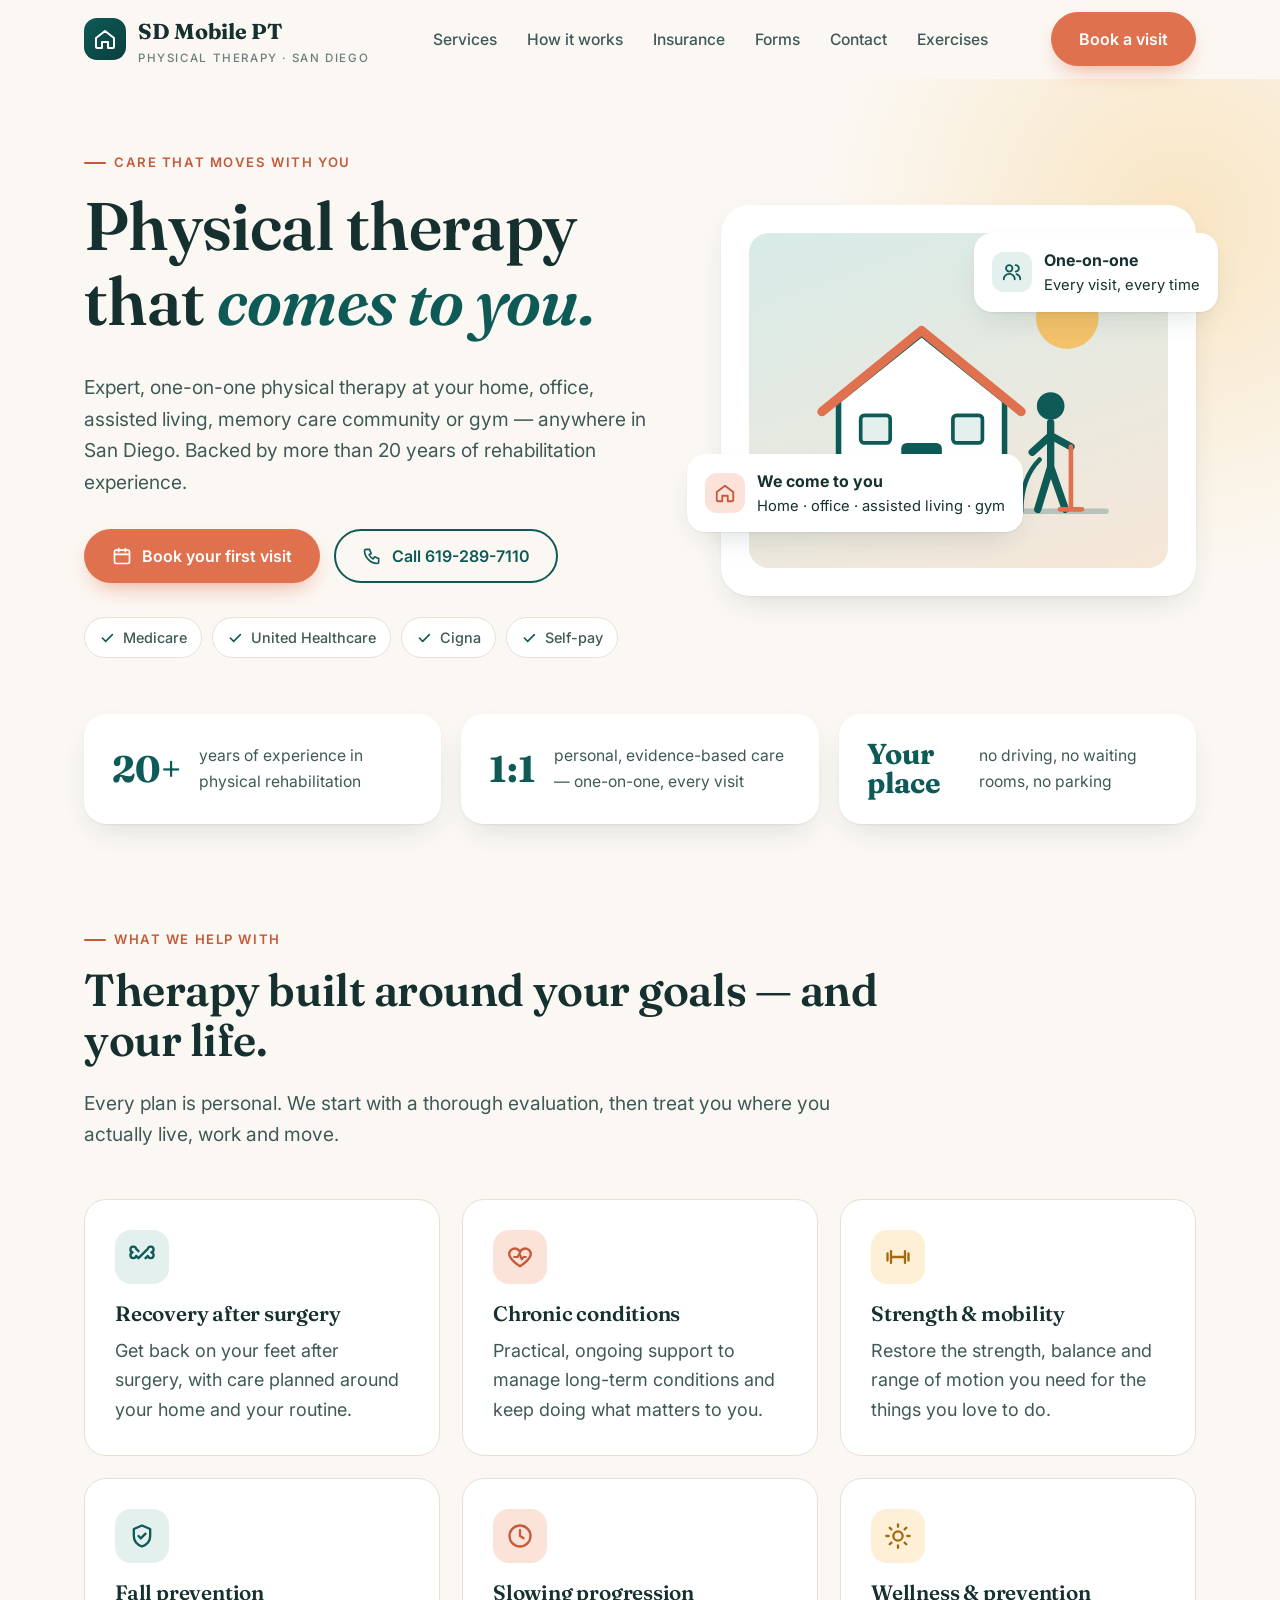
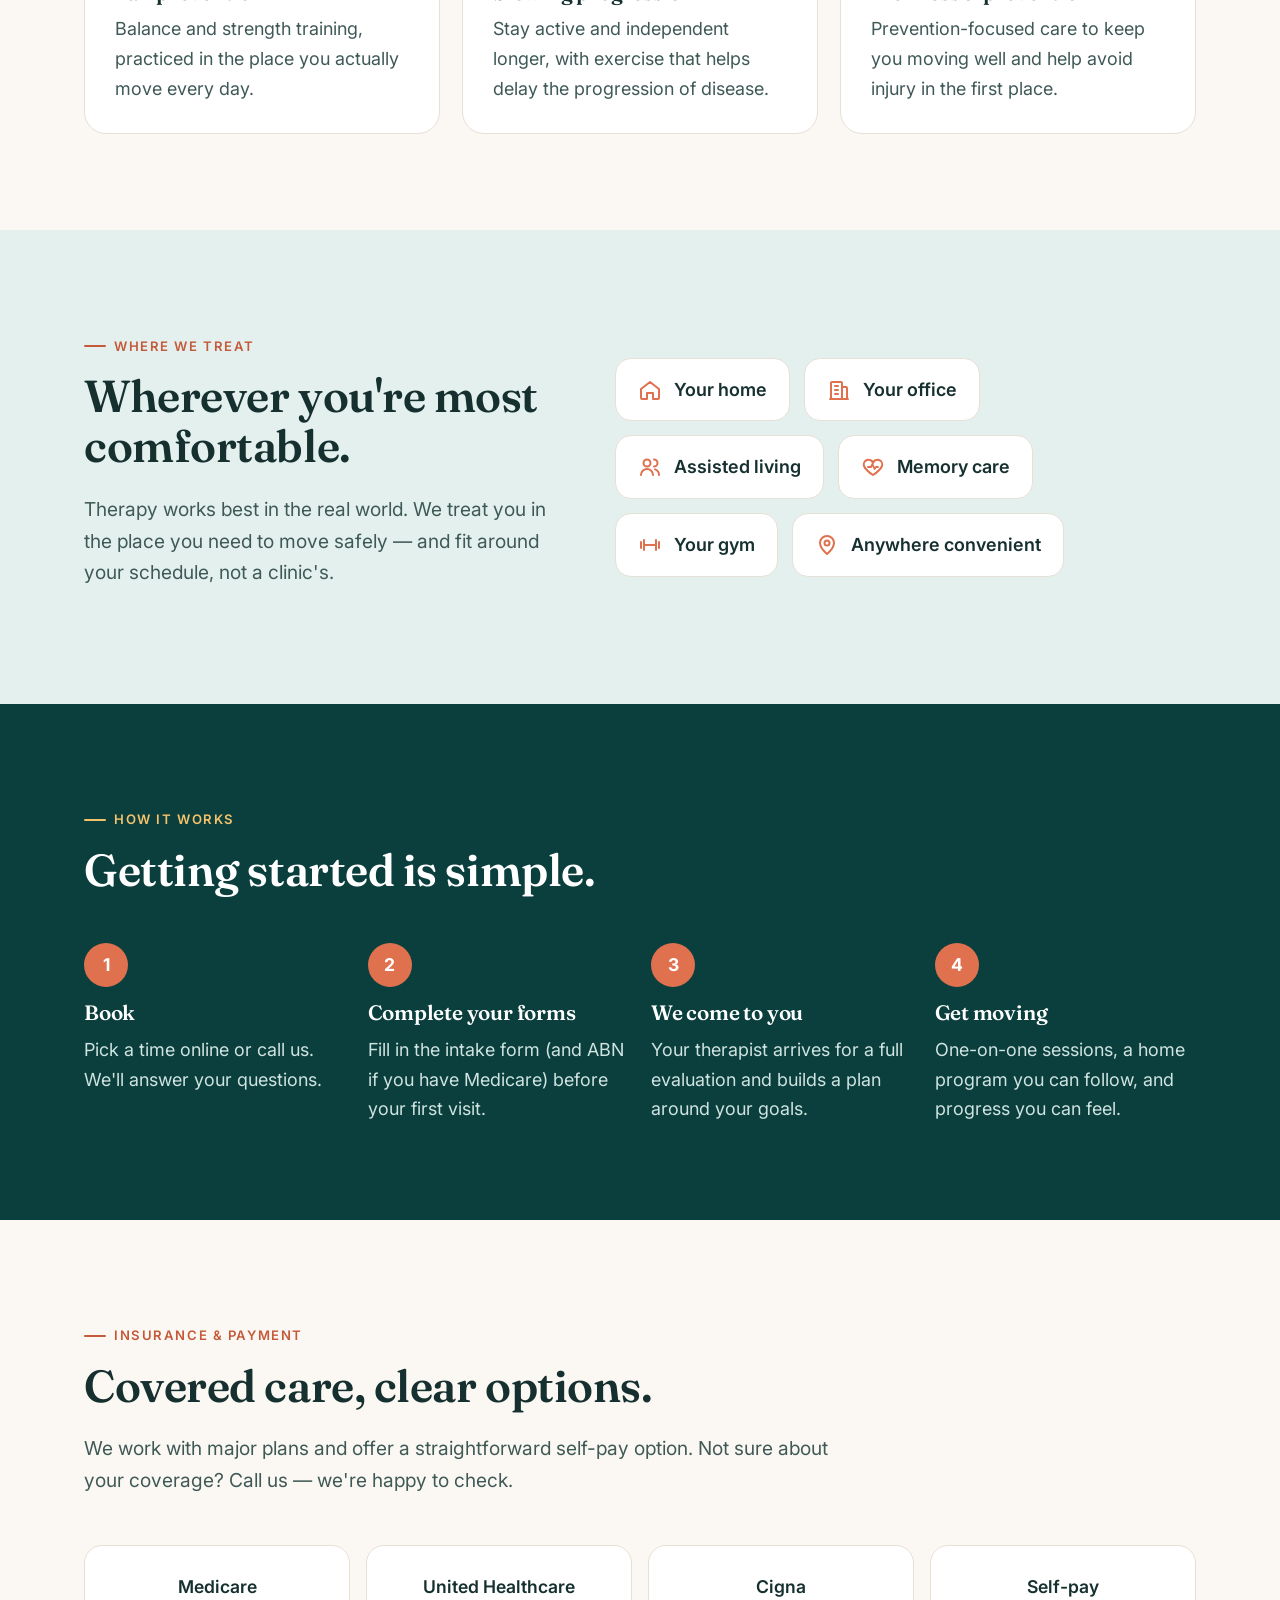
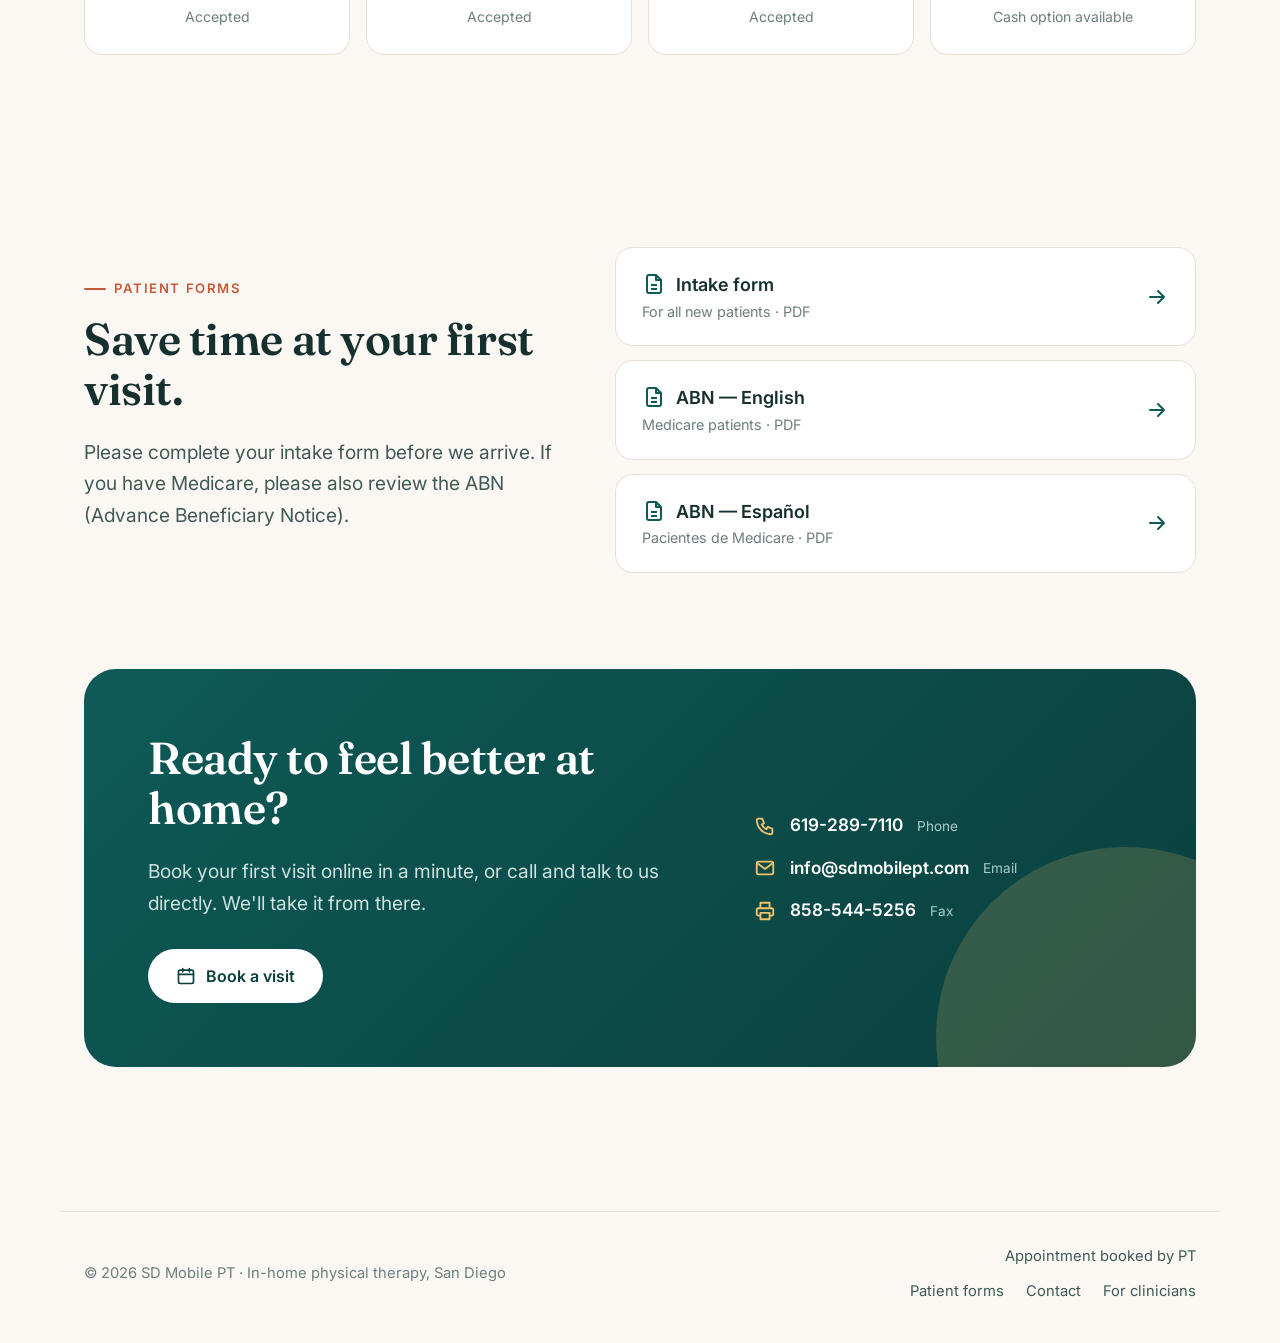
==== commit eb86bab4: "Rebuild: Daily Visit/Re-eval/Discharge templates, billing section + pre-send audit + Medicare checkl" ====
--- a/website/index.html
+++ b/website/index.html
@@ -48,9 +48,10 @@
       <li><a href="#services">Services</a></li>
       <li><a href="#how">How it works</a></li>
       <li><a href="#insurance">Insurance</a></li>
-      <li><a href="#reviews">Reviews</a></li>
+      <li id="navReviews" hidden><a href="#reviews">Reviews</a></li>
       <li><a href="#forms">Forms</a></li>
       <li><a href="#contact">Contact</a></li>
+      <li><a href="exercises/">Exercises</a></li>
     </ul>
     <div class="nav-cta">
       <a class="nav-phone" href="tel:+16192897110">619-289-7110</a>
@@ -186,8 +187,9 @@
     </div>
   </section>
 
-  <!-- Reviews: REAL reviews only. See the note in the script at the bottom of this page. -->
-  <section class="section tint" id="reviews">
+  <!-- Reviews: REAL reviews only. See the note in the script at the bottom of this page.
+       Hidden (with its menu link) until REVIEWS has at least one review; the script shows both. -->
+  <section class="section tint" id="reviews" hidden>
     <div class="wrap">
       <div class="section-head reveal">
         <span class="eyebrow">Reviews</span>
@@ -249,20 +251,54 @@
   // Add REAL reviews only — copied word for word from Google, Yelp, or a patient's own written
   // feedback. A testimonial from a patient needs their written permission to be published
   // (HIPAA), and made-up reviews are illegal under the FTC's rule on fake reviews (2024).
-  // Use the name format the patient agreed to, e.g. "Margaret T." Example:
-  //   { text: "Their words, exactly as written.", name: "First name + last initial", source: "Google review" }
+  // Use the name format the patient agreed to, e.g. "Margaret T." Add `stars` only if the review
+  // itself gave a star rating (e.g. a 5-star Google review). Example:
+  //   { text: "Their words, exactly as written.", name: "First name + last initial", source: "Google review", stars: 5 },
+  // While this list is empty, the Reviews section and its menu link stay hidden. Add one review to
+  // show them; with two or more, the section rotates automatically, one review at a time.
   const REVIEWS = [
   ];
 
   const list = document.getElementById("reviewList");
   const esc = (s) => String(s).replace(/[&<>"]/g, (c) => ({ "&": "&amp;", "<": "&lt;", ">": "&gt;", '"': "&quot;" }[c]));
+  const shareHref = "mailto:info@sdmobilept.com?subject=My%20experience%20with%20SD%20Mobile%20PT";
   if (REVIEWS.length) {
-    list.innerHTML = REVIEWS.map((r) => `<figure class="review reveal"><div class="stars" aria-label="5 out of 5 stars">★★★★★</div>
-      <blockquote>“${esc(r.text)}”</blockquote><footer><strong>${esc(r.name)}</strong>${r.source ? " · " + esc(r.source) : ""}</footer></figure>`).join("");
-  } else {
-    list.innerHTML = `<div class="review-empty reveal"><h3>Had a great experience with us?</h3>
-      <p>Your words help other San Diego families find care at home. We'd be grateful if you shared how therapy went for you.</p>
-      <a class="btn btn-primary" href="mailto:info@sdmobilept.com?subject=My%20experience%20with%20SD%20Mobile%20PT">Share your experience</a></div>`;
+    document.getElementById("reviews").hidden = false;
+    document.getElementById("navReviews").hidden = false;
+    const stars = (n) => n ? `<div class="stars" aria-label="${n} out of 5 stars">${"★".repeat(n)}${"☆".repeat(5 - n)}</div>` : "";
+    const many = REVIEWS.length > 1;
+    list.classList.add("carousel");
+    list.innerHTML = `<div class="carousel-viewport reveal" aria-live="polite">${REVIEWS.map((r, i) =>
+      `<figure class="review slide${i === 0 ? " active" : ""}" role="group" aria-roledescription="review" aria-label="Review ${i + 1} of ${REVIEWS.length}"${i ? ' aria-hidden="true"' : ""}>${stars(r.stars)}
+        <blockquote>“${esc(r.text)}”</blockquote><footer><strong>${esc(r.name)}</strong>${r.source ? " · " + esc(r.source) : ""}</footer></figure>`).join("")}</div>` +
+      (many ? `<div class="carousel-controls"><button class="car-btn" type="button" data-step="-1" aria-label="Previous review">‹</button>
+        <div class="car-dots">${REVIEWS.map((_, i) => `<button type="button" class="car-dot${i === 0 ? " active" : ""}" data-go="${i}" aria-label="Show review ${i + 1}"></button>`).join("")}</div>
+        <button class="car-btn" type="button" data-step="1" aria-label="Next review">›</button></div>` : "") +
+      `<p class="review-share">Had a great experience with us? <a href="${shareHref}">Share your experience</a></p>`;
+
+    if (many) {
+      const slides = [...list.querySelectorAll(".slide")], dots = [...list.querySelectorAll(".car-dot")];
+      let at = 0, timer = null, paused = false;
+      const show = (i) => {
+        at = (i + slides.length) % slides.length;
+        slides.forEach((el, k) => { el.classList.toggle("active", k === at); el.setAttribute("aria-hidden", k === at ? "false" : "true"); });
+        dots.forEach((el, k) => { el.classList.toggle("active", k === at); el.setAttribute("aria-current", k === at ? "true" : "false"); });
+      };
+      // Rotate every 7 seconds; pause while the visitor is pointing at or reading a review.
+      const reduce = matchMedia("(prefers-reduced-motion: reduce)").matches;
+      const start = () => { if (!reduce && !timer) timer = setInterval(() => { if (!paused && !document.hidden) show(at + 1); }, 7000); };
+      list.addEventListener("click", (e) => {
+        const b = e.target.closest("button"); if (!b) return;
+        if (b.dataset.step) show(at + Number(b.dataset.step));
+        if (b.dataset.go) show(Number(b.dataset.go));
+        clearInterval(timer); timer = null; start(); // restart the clock after a manual change
+      });
+      list.addEventListener("mouseenter", () => { paused = true; });
+      list.addEventListener("mouseleave", () => { paused = false; });
+      list.addEventListener("focusin", () => { paused = true; });
+      list.addEventListener("focusout", () => { paused = false; });
+      show(0); start();
+    }
   }
 
   // ---- Header, menu, reveal-on-scroll --------------------------------------------------------
--- a/website/assets/site.css
+++ b/website/assets/site.css
@@ -131,6 +131,24 @@
 .review footer { margin-top: auto; color: var(--muted); font-size: .95rem; }
 .review-empty { grid-column: 1 / -1; text-align: center; padding: 48px 30px; background: #fff; border: 2px dashed var(--line); border-radius: var(--radius); }
 .review-empty p { color: var(--ink-soft); max-width: 34em; margin: 0 auto 22px; }
+/* Rotating reviews (two or more): one review at a time, slides stacked in one grid cell so the
+   box keeps the height of the longest review and nothing jumps. */
+.reviews.carousel { display: block; max-width: 820px; margin: 0 auto; }
+.carousel-viewport { display: grid; }
+.carousel .slide { grid-area: 1 / 1; opacity: 0; visibility: hidden; transform: translateY(10px); transition: opacity .6s ease, transform .6s ease, visibility .6s; padding: 40px 44px; text-align: center; align-items: center; }
+.carousel .slide.active { opacity: 1; visibility: visible; transform: none; }
+.carousel .slide blockquote { font-size: clamp(1.2rem, 2.4vw, 1.5rem); }
+.carousel .slide footer { margin-top: 4px; }
+.carousel-controls { display: flex; align-items: center; justify-content: center; gap: 18px; margin-top: 22px; }
+.car-btn { width: 48px; height: 48px; border-radius: 50%; border: 1px solid var(--line); background: #fff; color: var(--teal); font-size: 1.7rem; line-height: 1; cursor: pointer; display: grid; place-items: center; padding: 0 0 4px; }
+.car-btn:hover { background: var(--teal); color: #fff; border-color: var(--teal); }
+.car-dots { display: flex; gap: 10px; }
+.car-dot { width: 12px; height: 12px; border-radius: 50%; border: 0; padding: 0; background: #c9d9d6; cursor: pointer; }
+.car-dot.active { background: var(--teal); transform: scale(1.15); }
+.car-btn:focus-visible, .car-dot:focus-visible { outline: 3px solid var(--sun); outline-offset: 3px; }
+.review-share { text-align: center; margin: 18px 0 0; color: var(--ink-soft); font-size: .95rem; }
+@media (max-width: 620px) { .carousel .slide { padding: 28px 22px; } }
+@media (prefers-reduced-motion: reduce) { .carousel .slide { transition: none; } }
 
 /* Forms */
 .form-link { display: flex; align-items: center; justify-content: space-between; gap: 16px; background: #fff; border: 1px solid var(--line); border-radius: 18px; padding: 22px 26px; text-decoration: none; color: var(--ink); font-weight: 600; transition: border-color .15s, transform .15s; }
@@ -171,7 +189,7 @@
   .floating.one { left: 8px; } .floating.two { right: 8px; }
   .cta { padding: 44px 32px; }
 }
-@media (max-width: 860px) {
+@media (max-width: 1140px) {
   .nav-links, .nav-phone { display: none; }
   .menu-toggle { display: inline-flex; }
   .site-header.open .nav-links { display: flex; position: absolute; top: 78px; left: 0; right: 0; flex-direction: column; align-items: flex-start; gap: 0; background: var(--bg); border-bottom: 1px solid var(--line); padding: 8px 24px 20px; }
@@ -191,5 +209,5 @@
 /* Header text never wraps; tighten spacing where the menu gets crowded. */
 .btn, .nav-links a, .brand, .brand small { white-space: nowrap; }
 @media (max-width: 1200px) { .nav-links { gap: 22px; } .nav-links a { font-size: .95rem; } }
-@media (max-width: 1040px) { .nav-phone { display: none; } }
+@media (max-width: 1320px) { .nav-phone { display: none; } }
 @media (max-width: 440px) { .brand small { display: none; } .brand { font-size: 1.2rem; } }
